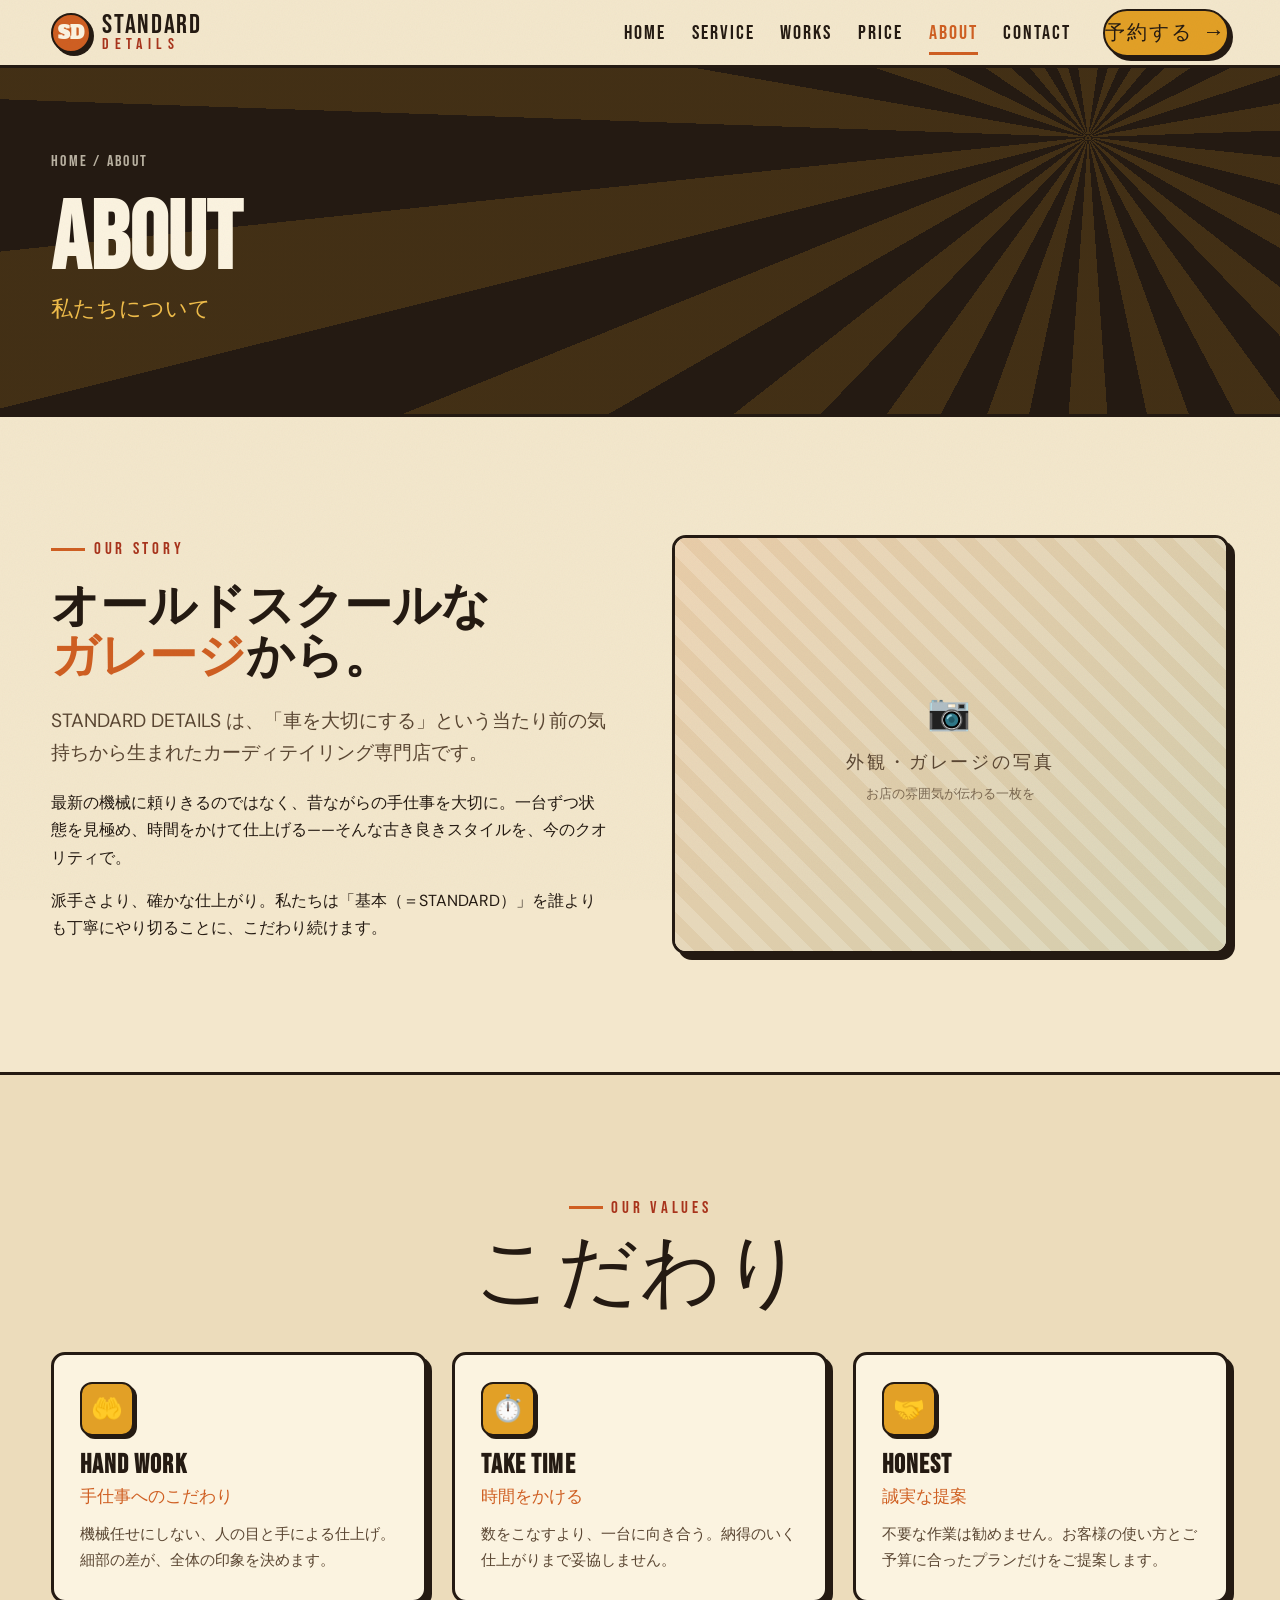
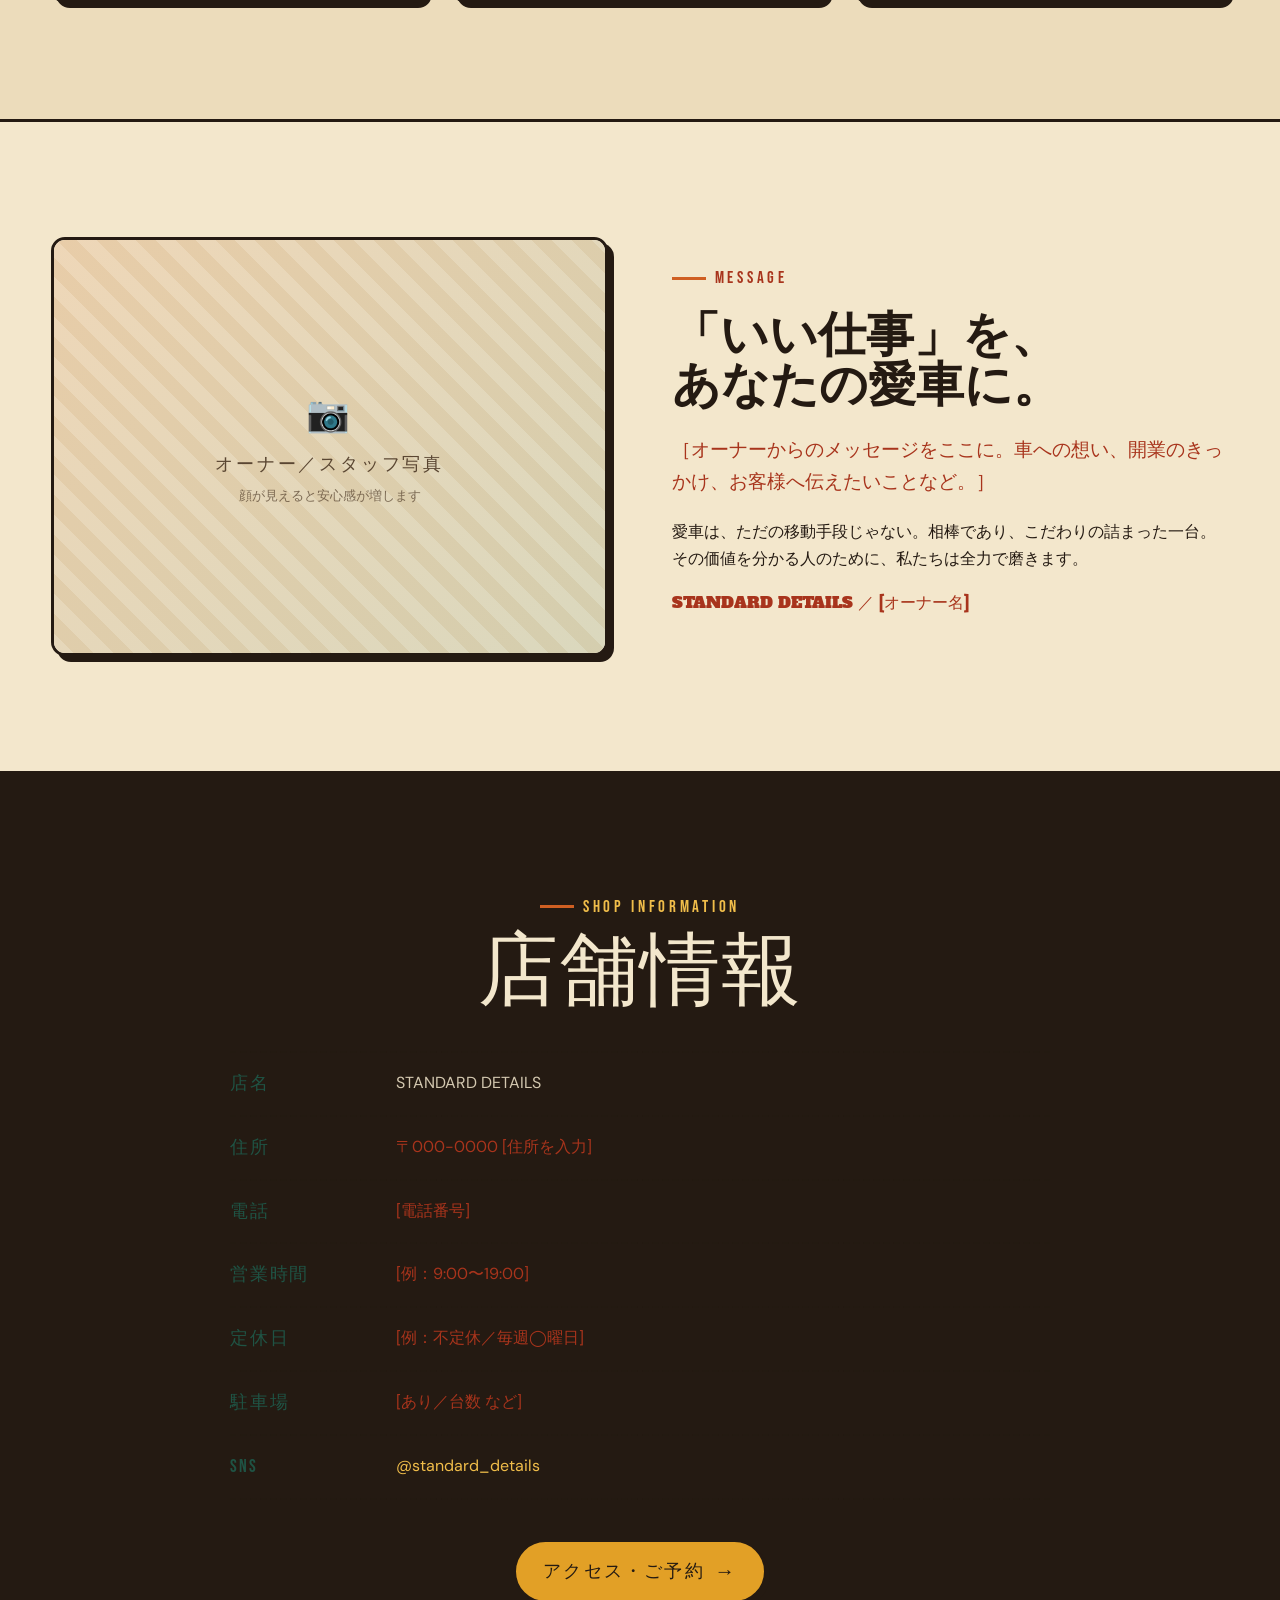
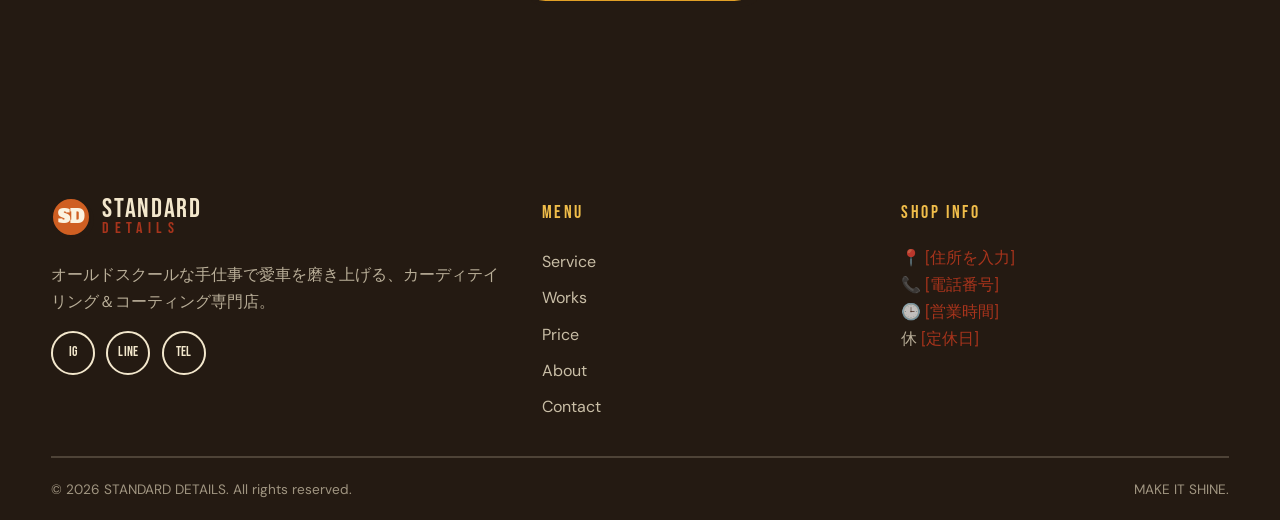
==== about.html @ 18db7282 "Add retro old-school website for STANDARD DETAILS 友達のお店（カーディテイリング／コーティング専門店 STANDARD DETAILS）向けに、 70" ====
<!DOCTYPE html>
<html lang="ja">
<head>
<meta charset="UTF-8">
<script>document.documentElement.classList.add("js");</script>
<meta name="viewport" content="width=device-width, initial-scale=1.0">
<title>About｜STANDARD DETAILS</title>
<meta name="description" content="STANDARD DETAILSについて。オールドスクールなガレージから、丁寧な手仕事で愛車を磨き上げるカーディテイリング専門店の想いとこだわり。">
<link rel="preconnect" href="https://fonts.googleapis.com">
<link rel="preconnect" href="https://fonts.gstatic.com" crossorigin>
<link href="https://fonts.googleapis.com/css2?family=Alfa+Slab+One&family=Bebas+Neue&family=DM+Sans:opsz,wght@9..40,400;9..40,500;9..40,700&display=swap" rel="stylesheet">
<link rel="stylesheet" href="assets/css/style.css">
</head>
<body>

<header class="site-header">
  <div class="wrap nav">
    <a class="brand" href="index.html" aria-label="STANDARD DETAILS ホーム">
      <span class="mark">SD</span>
      <span class="name"><b>STANDARD</b><i>DETAILS</i></span>
    </a>
    <nav class="nav-links" aria-label="メインメニュー">
      <a href="index.html">Home</a>
      <a href="service.html">Service</a>
      <a href="works.html">Works</a>
      <a href="price.html">Price</a>
      <a href="about.html">About</a>
      <a href="contact.html">Contact</a>
      <a class="btn btn--gold nav-cta" href="contact.html">予約する <span class="arw">→</span></a>
    </nav>
    <button class="nav-toggle" aria-label="メニューを開く" aria-expanded="false"><span></span></button>
  </div>
</header>

<section class="page-hero">
  <div class="wrap">
    <div class="crumbs"><a href="index.html">HOME</a> / ABOUT</div>
    <h1>ABOUT</h1>
    <p class="jp">私たちについて</p>
  </div>
</section>

<section class="section">
  <div class="wrap split reveal">
    <div class="split__body">
      <span class="kicker">Our Story</span>
      <h2 class="h-slab">オールドスクールな<br><span class="u-orange">ガレージ</span>から。</h2>
      <p class="lead mt-m">STANDARD DETAILS は、「車を大切にする」という当たり前の気持ちから生まれたカーディテイリング専門店です。</p>
      <p>最新の機械に頼りきるのではなく、昔ながらの手仕事を大切に。一台ずつ状態を見極め、時間をかけて仕上げる——そんな古き良きスタイルを、今のクオリティで。</p>
      <p>派手さより、確かな仕上がり。私たちは「基本（＝STANDARD）」を誰よりも丁寧にやり切ることに、こだわり続けます。</p>
    </div>
    <div class="split__media">
      <div class="frame">
        <div class="photo-slot">
          <div><div class="ico">📷</div>外観・ガレージの写真<small>お店の雰囲気が伝わる一枚を</small></div>
        </div>
      </div>
    </div>
  </div>
</section>

<!-- VALUES -->
<section class="section" style="background:var(--paper-2);border-block:3px solid var(--ink)">
  <div class="wrap">
    <div class="center reveal">
      <span class="kicker center-line">Our Values</span>
      <h2 class="h-poster">こだわり</h2>
    </div>
    <div class="grid grid-3 mt-l reveal">
      <article class="card">
        <div class="ico-chip">🤲</div>
        <h3>Hand Work</h3>
        <div class="jp">手仕事へのこだわり</div>
        <p>機械任せにしない、人の目と手による仕上げ。細部の差が、全体の印象を決めます。</p>
      </article>
      <article class="card">
        <div class="ico-chip">⏱️</div>
        <h3>Take Time</h3>
        <div class="jp">時間をかける</div>
        <p>数をこなすより、一台に向き合う。納得のいく仕上がりまで妥協しません。</p>
      </article>
      <article class="card">
        <div class="ico-chip">🤝</div>
        <h3>Honest</h3>
        <div class="jp">誠実な提案</div>
        <p>不要な作業は勧めません。お客様の使い方とご予算に合ったプランだけをご提案します。</p>
      </article>
    </div>
  </div>
</section>

<!-- OWNER -->
<section class="section">
  <div class="wrap split reverse reveal">
    <div class="split__media">
      <div class="frame">
        <div class="photo-slot">
          <div><div class="ico">📷</div>オーナー／スタッフ写真<small>顔が見えると安心感が増します</small></div>
        </div>
      </div>
    </div>
    <div class="split__body">
      <span class="kicker">Message</span>
      <h2 class="h-slab">「いい仕事」を、<br>あなたの愛車に。</h2>
      <p class="lead mt-m"><span class="ph">［オーナーからのメッセージをここに。車への想い、開業のきっかけ、お客様へ伝えたいことなど。］</span></p>
      <p>愛車は、ただの移動手段じゃない。相棒であり、こだわりの詰まった一台。その価値を分かる人のために、私たちは全力で磨きます。</p>
      <p style="font-family:var(--f-display);color:var(--rust)">STANDARD DETAILS ／ <span class="ph">[オーナー名]</span></p>
    </div>
  </div>
</section>

<!-- SHOP INFO -->
<section class="section" style="background:var(--ink);color:var(--paper);border-block:3px solid var(--ink)">
  <div class="wrap" style="max-width:820px">
    <div class="center reveal">
      <span class="kicker center-line" style="color:var(--gold-2)">Shop Information</span>
      <h2 class="h-poster" style="color:var(--paper)">店舗情報</h2>
    </div>
    <dl class="info-list mt-l reveal" style="color:var(--paper)">
      <div class="row"><dt>店名</dt><dd style="color:rgba(243,231,204,.85)">STANDARD DETAILS</dd></div>
      <div class="row"><dt>住所</dt><dd style="color:rgba(243,231,204,.85)"><span class="ph">〒000-0000 [住所を入力]</span></dd></div>
      <div class="row"><dt>電話</dt><dd style="color:rgba(243,231,204,.85)"><span class="ph">[電話番号]</span></dd></div>
      <div class="row"><dt>営業時間</dt><dd style="color:rgba(243,231,204,.85)"><span class="ph">[例：9:00〜19:00]</span></dd></div>
      <div class="row"><dt>定休日</dt><dd style="color:rgba(243,231,204,.85)"><span class="ph">[例：不定休／毎週◯曜日]</span></dd></div>
      <div class="row"><dt>駐車場</dt><dd style="color:rgba(243,231,204,.85)"><span class="ph">[あり／台数 など]</span></dd></div>
      <div class="row"><dt>SNS</dt><dd style="color:rgba(243,231,204,.85)"><a href="https://www.instagram.com/standard_details/" target="_blank" rel="noopener" style="color:var(--gold-2)">@standard_details</a></dd></div>
    </dl>
    <div class="center mt-l reveal">
      <a class="btn btn--gold" href="contact.html">アクセス・ご予約 <span class="arw">→</span></a>
    </div>
  </div>
</section>

<footer class="site-footer">
  <div class="wrap grid-foot">
    <div>
      <a class="brand" href="index.html"><span class="mark">SD</span><span class="name"><b>STANDARD</b><i>DETAILS</i></span></a>
      <p class="mt-m">オールドスクールな手仕事で愛車を磨き上げる、カーディテイリング＆コーティング専門店。</p>
      <div class="social">
        <a href="https://www.instagram.com/standard_details/" target="_blank" rel="noopener" aria-label="Instagram">IG</a>
        <a href="#" aria-label="LINE">LINE</a>
        <a href="tel:00000000000" aria-label="電話">TEL</a>
      </div>
    </div>
    <div>
      <div class="foot-h">Menu</div>
      <div class="foot-links">
        <a href="service.html">Service</a><a href="works.html">Works</a><a href="price.html">Price</a><a href="about.html">About</a><a href="contact.html">Contact</a>
      </div>
    </div>
    <div>
      <div class="foot-h">Shop Info</div>
      <p>📍 <span class="ph">[住所を入力]</span><br>📞 <span class="ph">[電話番号]</span><br>🕒 <span class="ph">[営業時間]</span><br>休 <span class="ph">[定休日]</span></p>
    </div>
  </div>
  <div class="wrap foot-bottom">
    <span>© <span data-year>2026</span> STANDARD DETAILS. All rights reserved.</span>
    <span>MAKE IT SHINE.</span>
  </div>
</footer>

<script src="assets/js/main.js"></script>
</body>
</html>
---- assets/css/style.css ----
/* =====================================================================
   STANDARD DETAILS — Retro Garage Design System
   Old-school 70's / 80's inspired. Warm cream paper, burnt orange,
   mustard gold, retro pine green, espresso ink. Grain + sunburst.
   ---------------------------------------------------------------------
   Font stack (loaded via Google Fonts in each page <head>):
     - "Alfa Slab One"  -> chunky retro slab display (badges / accents)
     - "Bebas Neue"     -> tall condensed poster headings / nav
     - "DM Sans"        -> clean warm body text
   ===================================================================== */

/* ------------------------------ Tokens ----------------------------- */
:root {
  /* Palette */
  --paper:      #f3e7cc;   /* warm cream base            */
  --paper-2:    #ecdcbb;   /* slightly deeper cream      */
  --cream:      #fbf3e0;   /* lightest cream (cards)     */
  --ink:        #241a12;   /* espresso near-black text   */
  --ink-soft:   #5a4632;   /* softened brown text        */
  --orange:     #cf5f22;   /* burnt orange (primary)     */
  --orange-2:   #b74d18;   /* deeper orange              */
  --rust:       #a8341c;   /* racing red / rust          */
  --gold:       #e2a026;   /* mustard gold               */
  --gold-2:     #f0bd4a;   /* light gold                 */
  --teal:       #2c6b57;   /* retro pine green           */
  --teal-2:     #1f5344;   /* deep pine                  */
  --line:       rgba(36,26,18,.16);
  --line-strong:rgba(36,26,18,.32);

  /* Type */
  --f-display: "Alfa Slab One", Georgia, serif;
  --f-poster:  "Bebas Neue", Impact, sans-serif;
  --f-body:    "DM Sans", system-ui, -apple-system, "Hiragino Kaku Gothic ProN",
               "Yu Gothic", Meiryo, sans-serif;

  /* Layout */
  --wrap: 1180px;
  --radius: 14px;
  --shadow: 0 18px 40px -20px rgba(36,26,18,.55);
  --shadow-hard: 6px 6px 0 var(--ink);
}

/* ------------------------------ Reset ------------------------------ */
*, *::before, *::after { box-sizing: border-box; }
html { scroll-behavior: smooth; -webkit-text-size-adjust: 100%; }
body {
  margin: 0;
  font-family: var(--f-body);
  color: var(--ink);
  background: var(--paper);
  line-height: 1.7;
  overflow-x: hidden;
  position: relative;
}
img { max-width: 100%; display: block; }
a { color: inherit; text-decoration: none; }
button { font-family: inherit; cursor: pointer; }
h1,h2,h3,h4 { margin: 0; line-height: 1.02; }
p { margin: 0 0 1em; }
ul { margin: 0; padding: 0; list-style: none; }

/* Film grain overlay across the whole site */
body::after {
  content: "";
  position: fixed; inset: 0;
  pointer-events: none;
  z-index: 9999;
  opacity: .05;
  mix-blend-mode: multiply;
  background-image: url("data:image/svg+xml,%3Csvg xmlns='http://www.w3.org/2000/svg' width='140' height='140'%3E%3Cfilter id='n'%3E%3CfeTurbulence type='fractalNoise' baseFrequency='0.85' numOctaves='2' stitchTiles='stitch'/%3E%3C/filter%3E%3Crect width='100%25' height='100%25' filter='url(%23n)'/%3E%3C/svg%3E");
}

/* ---------------------------- Utilities ---------------------------- */
.wrap { width: min(var(--wrap), 92vw); margin-inline: auto; }
.section { padding: clamp(4rem, 9vw, 7.5rem) 0; position: relative; }
.center { text-align: center; }
.mt-s{margin-top:.75rem}.mt-m{margin-top:1.5rem}.mt-l{margin-top:2.5rem}

/* Eyebrow / kicker label */
.kicker {
  display: inline-flex; align-items: center; gap: .55rem;
  font-family: var(--f-poster);
  letter-spacing: .22em;
  font-size: 1.05rem;
  text-transform: uppercase;
  color: var(--rust);
  margin-bottom: 1rem;
}
.kicker::before {
  content: ""; width: 34px; height: 3px;
  background: var(--orange); display: inline-block;
}
.kicker.center-line { justify-content: center; }

/* Section headings */
.h-poster {
  font-family: var(--f-poster);
  font-weight: 400;
  letter-spacing: .01em;
  font-size: clamp(2.6rem, 7vw, 5rem);
  text-transform: uppercase;
  line-height: .92;
}
.h-slab {
  font-family: var(--f-display);
  font-size: clamp(1.8rem, 4.4vw, 3rem);
  line-height: 1.05;
}
.lead { font-size: clamp(1.02rem, 1.6vw, 1.2rem); color: var(--ink-soft); max-width: 60ch; }
.center .lead { margin-inline: auto; }

/* Text accents */
.u-orange { color: var(--orange); }
.u-teal   { color: var(--teal); }
.u-gold   { color: var(--gold); }
.u-rust   { color: var(--rust); }
mark.hl {
  background: linear-gradient(transparent 55%, var(--gold-2) 55%);
  color: inherit; padding: 0 .1em;
}

/* -------------------------- Retro Badge ---------------------------- */
.badge {
  --size: 128px;
  width: var(--size); height: var(--size);
  border-radius: 50%;
  display: grid; place-items: center;
  text-align: center;
  color: var(--cream);
  background:
    repeating-conic-gradient(var(--teal) 0 12deg, var(--teal-2) 12deg 24deg);
  border: 3px solid var(--ink);
  box-shadow: var(--shadow-hard);
  position: relative;
}
.badge::before {
  content: ""; position: absolute; inset: 12px;
  border: 2px dashed rgba(251,243,224,.5); border-radius: 50%;
}
.badge span {
  font-family: var(--f-display);
  font-size: calc(var(--size) * .16);
  line-height: 1;
}
.badge small {
  display: block; font-family: var(--f-poster);
  letter-spacing: .18em; font-size: calc(var(--size) * .1);
}

/* ---------------------------- Buttons ------------------------------ */
.btn {
  --bg: var(--orange); --fg: var(--cream);
  display: inline-flex; align-items: center; gap: .6rem;
  font-family: var(--f-poster); text-transform: uppercase;
  letter-spacing: .12em; font-size: 1.15rem;
  padding: .78rem 1.7rem;
  background: var(--bg); color: var(--fg);
  border: 2.5px solid var(--ink);
  border-radius: 40px;
  box-shadow: 4px 4px 0 var(--ink);
  transition: transform .12s ease, box-shadow .12s ease, background .2s;
}
.btn:hover { transform: translate(-2px,-2px); box-shadow: 6px 6px 0 var(--ink); }
.btn:active { transform: translate(2px,2px); box-shadow: 1px 1px 0 var(--ink); }
.btn--teal { --bg: var(--teal); }
.btn--gold { --bg: var(--gold); --fg: var(--ink); }
.btn--ghost { --bg: transparent; --fg: var(--ink); box-shadow: 4px 4px 0 var(--ink); }
.btn--lg { font-size: 1.3rem; padding: .95rem 2.1rem; }
.btn .arw { font-size: 1.1em; transition: transform .15s; }
.btn:hover .arw { transform: translateX(3px); }

/* ---------------------------- Header ------------------------------- */
.site-header {
  position: sticky; top: 0; z-index: 100;
  background: var(--paper);
  border-bottom: 3px solid var(--ink);
}
.nav {
  display: flex; align-items: center; justify-content: space-between;
  gap: 1rem; padding: .55rem 0;
}
.brand { display: inline-flex; align-items: center; gap: .7rem; }
.brand .mark {
  width: 40px; height: 40px; border-radius: 50%;
  background: var(--orange); border: 2.5px solid var(--ink);
  display: grid; place-items: center;
  font-family: var(--f-display); color: var(--cream);
  font-size: 1.15rem; flex: none;
  box-shadow: 3px 3px 0 var(--ink);
}
.brand .name {
  font-family: var(--f-poster); font-size: 1.7rem;
  letter-spacing: .06em; line-height: .9;
}
.brand .name b { display: block; font-weight: 400; }
.brand .name i {
  display: block; font-style: normal; font-size: .58em;
  letter-spacing: .34em; color: var(--rust);
}
.nav-links { display: flex; align-items: center; gap: 1.6rem; }
.nav-links a {
  font-family: var(--f-poster); font-size: 1.25rem; letter-spacing: .1em;
  text-transform: uppercase; position: relative; padding: .2rem 0;
}
.nav-links a::after {
  content: ""; position: absolute; left: 0; right: 100%; bottom: -2px;
  height: 3px; background: var(--orange); transition: right .25s ease;
}
.nav-links a:hover::after, .nav-links a.active::after { right: 0; }
.nav-links a.active { color: var(--orange); }
.nav-cta { margin-left: .4rem; }
.nav-toggle {
  display: none; border: 2.5px solid var(--ink); background: var(--cream);
  width: 46px; height: 42px; border-radius: 10px; box-shadow: 3px 3px 0 var(--ink);
  position: relative;
}
.nav-toggle span, .nav-toggle span::before, .nav-toggle span::after {
  content: ""; position: absolute; left: 50%; transform: translateX(-50%);
  width: 22px; height: 3px; background: var(--ink); transition: .25s;
}
.nav-toggle span { top: 50%; margin-top: -1.5px; }
.nav-toggle span::before { top: -7px; } .nav-toggle span::after { top: 7px; }
.nav-open .nav-toggle span { background: transparent; }
.nav-open .nav-toggle span::before { top: 0; transform: translateX(-50%) rotate(45deg); }
.nav-open .nav-toggle span::after  { top: 0; transform: translateX(-50%) rotate(-45deg); }

/* ------------------------ Marquee ticker --------------------------- */
.marquee {
  background: var(--ink); color: var(--gold-2);
  border-block: 3px solid var(--ink);
  overflow: hidden; white-space: nowrap;
}
.marquee__track {
  display: inline-flex; gap: 2.5rem; padding: .6rem 0;
  animation: scroll-x 26s linear infinite;
  font-family: var(--f-poster); letter-spacing: .18em; font-size: 1.3rem;
  text-transform: uppercase;
}
.marquee__track span { display: inline-flex; align-items: center; gap: 2.5rem; }
.marquee__track .star { color: var(--orange); }
@keyframes scroll-x { to { transform: translateX(-50%); } }
@media (prefers-reduced-motion: reduce) {
  .marquee__track { animation: none; }
}

/* ------------------------------ Hero ------------------------------- */
.hero {
  position: relative; overflow: hidden;
  background: var(--paper-2);
  border-bottom: 3px solid var(--ink);
}
/* Sunburst rays behind hero */
.hero__rays {
  position: absolute; inset: -20% -20% auto -20%; height: 140%;
  background: repeating-conic-gradient(
    from 0deg at 50% 30%,
    rgba(226,160,38,.30) 0deg 9deg,
    transparent 9deg 18deg);
  z-index: 0;
  animation: spin 120s linear infinite;
  transform-origin: 50% 30%;
}
@keyframes spin { to { transform: rotate(360deg); } }
@media (prefers-reduced-motion: reduce) { .hero__rays { animation: none; } }
.hero__inner {
  position: relative; z-index: 1;
  display: grid; grid-template-columns: 1.15fr .85fr; gap: 2.5rem;
  align-items: center;
  padding: clamp(3rem, 7vw, 6rem) 0 clamp(3.5rem, 8vw, 6.5rem);
}
.hero__eyebrow {
  display: inline-flex; align-items: center; gap: .7rem;
  font-family: var(--f-poster); letter-spacing: .2em; font-size: 1.15rem;
  text-transform: uppercase; color: var(--teal-2);
  border: 2.5px solid var(--ink); background: var(--cream);
  padding: .3rem 1rem; border-radius: 40px; box-shadow: 3px 3px 0 var(--ink);
}
.hero h1 {
  font-family: var(--f-poster); font-weight: 400;
  font-size: clamp(3.4rem, 11vw, 8rem);
  line-height: .86; text-transform: uppercase;
  margin: 1.3rem 0 .3rem; letter-spacing: .005em;
}
.hero h1 .line2 { color: var(--orange); -webkit-text-stroke: 0; }
.hero__jp {
  font-family: var(--f-display); font-size: clamp(1.15rem, 2.6vw, 1.7rem);
  color: var(--ink); margin-bottom: 1.2rem;
}
.hero__sub { max-width: 44ch; color: var(--ink-soft); font-size: 1.1rem; }
.hero__cta { display: flex; flex-wrap: wrap; gap: 1rem; margin-top: 1.8rem; }
/* Hero art panel */
.hero__art {
  position: relative; aspect-ratio: 4/5;
  border: 3px solid var(--ink); border-radius: var(--radius);
  background:
    radial-gradient(120% 90% at 50% 0%, var(--gold-2), var(--orange) 45%, var(--rust) 100%);
  box-shadow: var(--shadow-hard);
  display: grid; place-items: center; overflow: hidden;
}
.hero__art .disc {
  width: 62%; aspect-ratio: 1; border-radius: 50%;
  background:
    repeating-radial-gradient(circle at 50% 50%,
      rgba(36,26,18,.0) 0 8px, rgba(36,26,18,.18) 8px 9px);
  border: 3px solid var(--ink);
  display: grid; place-items: center; position: relative;
  box-shadow: inset 0 0 0 10px rgba(251,243,224,.25);
}
.hero__art .disc b {
  font-family: var(--f-display); color: var(--cream);
  font-size: clamp(1.2rem, 3.5vw, 2rem); text-align: center; line-height: 1;
  text-shadow: 2px 2px 0 var(--ink);
}
.hero__art .tag {
  position: absolute; top: 1rem; right: 1rem;
  font-family: var(--f-poster); letter-spacing: .14em;
  background: var(--ink); color: var(--gold-2);
  padding: .3rem .9rem; border-radius: 30px; font-size: 1rem;
  transform: rotate(6deg);
}
.hero__scroll {
  position: absolute; left: 50%; bottom: 1rem; transform: translateX(-50%);
  font-family: var(--f-poster); letter-spacing: .2em; font-size: .95rem;
  color: var(--ink-soft); z-index: 1;
}

/* ----------------------- Concept / two-col ------------------------- */
.split { display: grid; grid-template-columns: 1fr 1fr; gap: clamp(2rem,5vw,4rem); align-items: center; }
.split.reverse .split__media { order: -1; }

/* Retro framed media / photo slot */
.frame {
  position: relative; border: 3px solid var(--ink); border-radius: var(--radius);
  background: var(--cream); box-shadow: var(--shadow-hard); overflow: hidden;
}
.photo-slot {
  aspect-ratio: 4/3; display: grid; place-items: center; text-align: center;
  color: var(--ink-soft);
  background:
    linear-gradient(135deg, rgba(207,95,34,.12), rgba(44,107,87,.12)),
    repeating-linear-gradient(45deg, var(--paper) 0 14px, var(--paper-2) 14px 28px);
  font-family: var(--f-poster); letter-spacing: .16em; font-size: 1.1rem;
}
.photo-slot .ico { font-size: 2.2rem; margin-bottom: .3rem; }
.photo-slot small { display:block; font-family: var(--f-body); letter-spacing: normal; font-size:.82rem; opacity:.75; margin-top:.3rem; }

/* --------------------------- Service cards ------------------------- */
.grid { display: grid; gap: 1.6rem; }
.grid-3 { grid-template-columns: repeat(3, 1fr); }
.grid-4 { grid-template-columns: repeat(4, 1fr); }
.grid-2 { grid-template-columns: repeat(2, 1fr); }

.card {
  background: var(--cream);
  border: 3px solid var(--ink); border-radius: var(--radius);
  padding: 1.7rem 1.6rem; box-shadow: 5px 5px 0 var(--ink);
  transition: transform .15s ease, box-shadow .15s ease;
  position: relative;
}
.card:hover { transform: translate(-3px,-3px); box-shadow: 9px 9px 0 var(--ink); }
.card__num {
  font-family: var(--f-display); font-size: 1.1rem;
  color: var(--cream); background: var(--teal);
  width: 42px; height: 42px; border-radius: 50%;
  display: grid; place-items: center; border: 2.5px solid var(--ink);
  margin-bottom: 1rem;
}
.card h3 {
  font-family: var(--f-poster); font-size: 1.7rem; letter-spacing: .04em;
  text-transform: uppercase; margin-bottom: .2rem;
}
.card .jp { font-family: var(--f-display); font-size: 1.05rem; color: var(--orange); margin-bottom: .6rem; }
.card p { font-size: .96rem; color: var(--ink-soft); margin: 0; }
.card .price-tag {
  display:inline-block; margin-top:1rem; font-family:var(--f-poster);
  letter-spacing:.08em; font-size:1.15rem; color:var(--teal-2);
}
.card .price-tag small{ font-size:.7em; color:var(--ink-soft); }

/* icon chip */
.ico-chip {
  width: 54px; height: 54px; border-radius: 12px; display: grid; place-items: center;
  border: 2.5px solid var(--ink); background: var(--gold); font-size: 1.6rem;
  margin-bottom: 1rem; box-shadow: 3px 3px 0 var(--ink);
}

/* --------------------------- Feature rows -------------------------- */
.feature {
  display: grid; grid-template-columns: auto 1fr; gap: 1.4rem; align-items: start;
  padding: 1.6rem 0; border-top: 2px dashed var(--line-strong);
}
.feature:last-child { border-bottom: 2px dashed var(--line-strong); }
.feature .fnum {
  font-family: var(--f-display); font-size: 2.4rem; color: var(--orange);
  line-height: 1;
}
.feature h3 { font-family: var(--f-poster); font-size: 1.6rem; letter-spacing:.04em; text-transform: uppercase; }
.feature p { margin:.3rem 0 0; color: var(--ink-soft); }

/* ------------------------------ Stats ------------------------------ */
.stats { background: var(--teal); color: var(--cream); border-block: 3px solid var(--ink); }
.stats .grid-4 { gap: 1rem; }
.stat { text-align: center; padding: 1rem; }
.stat b {
  display: block; font-family: var(--f-display);
  font-size: clamp(2.4rem, 6vw, 4rem); line-height: 1; color: var(--gold-2);
  text-shadow: 2px 2px 0 var(--ink);
}
.stat span { font-family: var(--f-poster); letter-spacing: .16em; font-size: 1.05rem; text-transform: uppercase; }

/* --------------------------- Gallery grid -------------------------- */
.gallery { display: grid; grid-template-columns: repeat(3, 1fr); gap: 1.2rem; }
.gallery .frame { box-shadow: 4px 4px 0 var(--ink); }
.gallery .photo-slot { aspect-ratio: 1; }
.gallery .frame .cap {
  position: absolute; left: 0; bottom: 0; right: 0;
  background: linear-gradient(transparent, rgba(36,26,18,.85));
  color: var(--cream); padding: 1.4rem .9rem .7rem;
  font-family: var(--f-poster); letter-spacing: .1em; font-size: 1.05rem;
}

/* ------------------------- Testimonial ----------------------------- */
.quote {
  background: var(--cream); border: 3px solid var(--ink); border-radius: var(--radius);
  padding: clamp(2rem,5vw,3.2rem); box-shadow: var(--shadow-hard);
  position: relative; max-width: 760px; margin-inline: auto;
}
.quote::before {
  content: "\201C"; font-family: var(--f-display); color: var(--gold);
  font-size: 5rem; line-height: 0; position: absolute; top: 2.4rem; left: 1.4rem;
}
.quote p { font-size: 1.25rem; font-style: italic; padding-left: 2.4rem; }
.quote .who { font-family: var(--f-poster); letter-spacing: .1em; color: var(--rust); padding-left: 2.4rem; }

/* ------------------------------ CTA band --------------------------- */
.cta-band {
  background:
    radial-gradient(120% 120% at 0% 0%, var(--orange), var(--rust) 70%);
  color: var(--cream); border-block: 3px solid var(--ink);
  text-align: center;
}
.cta-band h2 { font-family: var(--f-poster); font-size: clamp(2.4rem,6vw,4.5rem); text-transform: uppercase; letter-spacing:.02em; }
.cta-band p { max-width: 52ch; margin-inline: auto; color: rgba(251,243,224,.9); }
.cta-band .btn--ghost { --fg: var(--cream); border-color: var(--cream); box-shadow: 4px 4px 0 rgba(36,26,18,.5); }

/* --------------------------- Page hero (sub) ----------------------- */
.page-hero {
  background: var(--ink); color: var(--cream);
  border-bottom: 3px solid var(--ink); position: relative; overflow: hidden;
  padding: clamp(3rem,7vw,5rem) 0 clamp(2.6rem,6vw,4rem);
}
.page-hero::before {
  content:""; position:absolute; inset:0;
  background: repeating-conic-gradient(from 0deg at 85% 20%,
    rgba(226,160,38,.16) 0 8deg, transparent 8deg 16deg);
}
.page-hero .wrap { position: relative; }
.page-hero h1 { font-family: var(--f-poster); font-size: clamp(3rem,9vw,6rem); text-transform: uppercase; }
.page-hero .jp { font-family: var(--f-display); color: var(--gold-2); font-size: clamp(1rem,2.4vw,1.4rem); }
.crumbs { font-family: var(--f-poster); letter-spacing:.14em; font-size:1rem; color: rgba(251,243,224,.7); margin-bottom:1rem; }
.crumbs a:hover{ color: var(--gold-2); }

/* ------------------------- Pricing table --------------------------- */
.price-list { display: grid; gap: 1rem; }
.price-row {
  display: grid; grid-template-columns: 1fr auto; gap: 1rem; align-items: baseline;
  background: var(--cream); border: 3px solid var(--ink); border-radius: var(--radius);
  padding: 1.2rem 1.5rem; box-shadow: 4px 4px 0 var(--ink);
}
.price-row .pname { font-family: var(--f-poster); font-size: 1.5rem; letter-spacing:.04em; text-transform: uppercase; }
.price-row .pdesc { font-size: .9rem; color: var(--ink-soft); grid-column: 1/-1; margin-top:.2rem; }
.price-row .pval { font-family: var(--f-display); font-size: 1.4rem; color: var(--teal-2); white-space: nowrap; }
.price-row .pval small { font-size:.6em; color: var(--ink-soft); }

/* ------------------------------- FAQ ------------------------------- */
.faq details {
  background: var(--cream); border: 3px solid var(--ink); border-radius: var(--radius);
  padding: 0 1.4rem; margin-bottom: 1rem; box-shadow: 3px 3px 0 var(--ink);
}
.faq summary {
  list-style: none; cursor: pointer; padding: 1.1rem 0;
  font-family: var(--f-poster); font-size: 1.3rem; letter-spacing:.03em;
  display: flex; justify-content: space-between; align-items: center; gap: 1rem;
}
.faq summary::-webkit-details-marker { display: none; }
.faq summary::after { content: "+"; font-family: var(--f-display); color: var(--orange); transition: transform .2s; }
.faq details[open] summary::after { transform: rotate(45deg); }
.faq details p { padding: 0 0 1.2rem; color: var(--ink-soft); margin: 0; }

/* ----------------------------- Steps ------------------------------- */
.steps { counter-reset: step; display: grid; gap: 1.2rem; }
.step {
  display: grid; grid-template-columns: auto 1fr; gap: 1.2rem; align-items: start;
  background: var(--cream); border: 3px solid var(--ink); border-radius: var(--radius);
  padding: 1.3rem 1.5rem; box-shadow: 4px 4px 0 var(--ink);
}
.step::before {
  counter-increment: step; content: counter(step, decimal-leading-zero);
  font-family: var(--f-display); font-size: 1.8rem; color: var(--cream);
  background: var(--orange); border: 2.5px solid var(--ink); border-radius: 50%;
  width: 54px; height: 54px; display: grid; place-items: center;
}
.step h3 { font-family: var(--f-poster); font-size: 1.4rem; letter-spacing:.03em; text-transform: uppercase; }
.step p { margin:.2rem 0 0; color: var(--ink-soft); }

/* ------------------------------ Forms ------------------------------ */
.form { display: grid; gap: 1.1rem; }
.form label { font-family: var(--f-poster); letter-spacing:.08em; font-size:1.05rem; display:block; margin-bottom:.35rem; }
.form .req { color: var(--rust); }
.form input, .form select, .form textarea {
  width: 100%; font-family: var(--f-body); font-size: 1rem;
  padding: .8rem 1rem; background: var(--cream);
  border: 2.5px solid var(--ink); border-radius: 10px; color: var(--ink);
}
.form input:focus, .form select:focus, .form textarea:focus {
  outline: none; box-shadow: 3px 3px 0 var(--orange);
}
.form .row-2 { display: grid; grid-template-columns: 1fr 1fr; gap: 1.1rem; }
.form textarea { resize: vertical; min-height: 130px; }
.form .note { font-size:.82rem; color: var(--ink-soft); }

/* ----------------------------- Info list --------------------------- */
.info-list { display: grid; gap: 0; }
.info-list .row {
  display: grid; grid-template-columns: 150px 1fr; gap: 1rem;
  padding: 1rem 0; border-bottom: 2px dashed var(--line-strong);
}
.info-list .row:first-child { border-top: 2px dashed var(--line-strong); }
.info-list dt { font-family: var(--f-poster); letter-spacing:.1em; font-size:1.1rem; color: var(--teal-2); }
.info-list dd { margin: 0; color: var(--ink-soft); }

/* ------------------------------ Footer ----------------------------- */
.site-footer { background: var(--ink); color: var(--paper); border-top: 3px solid var(--ink); }
.site-footer .grid-foot {
  display: grid; grid-template-columns: 1.4fr 1fr 1fr; gap: 2rem;
  padding: clamp(3rem,6vw,4.5rem) 0 2rem;
}
.site-footer .brand .name { color: var(--paper); }
.site-footer p { color: rgba(243,231,204,.72); }
.foot-h { font-family: var(--f-poster); letter-spacing:.14em; font-size:1.15rem; color: var(--gold-2); text-transform: uppercase; margin-bottom:1rem; }
.foot-links a { display:block; padding:.28rem 0; color: rgba(243,231,204,.8); }
.foot-links a:hover { color: var(--gold-2); }
.social { display:flex; gap:.7rem; margin-top:.4rem; }
.social a {
  width:44px; height:44px; border-radius:50%; display:grid; place-items:center;
  border:2.5px solid var(--paper); font-family:var(--f-poster); font-size:.85rem;
  letter-spacing:.02em; transition:.2s;
}
.social a:hover { background: var(--gold); color: var(--ink); border-color: var(--gold); }
.foot-bottom {
  border-top: 2px solid rgba(243,231,204,.2); padding: 1.2rem 0;
  display:flex; justify-content:space-between; flex-wrap:wrap; gap:.5rem;
  font-size:.85rem; color: rgba(243,231,204,.6);
}

/* Placeholder highlight helper (owner-editable markers) */
.ph { color: var(--rust); font-style: normal; }

/* Reveal on scroll — progressive enhancement.
   Only hidden when JS is active (html.js); without JS everything is visible
   so the content stays readable for crawlers and no-JS users. */
.reveal { transition: opacity .6s ease, transform .6s ease; }
html.js .reveal { opacity: 0; transform: translateY(24px); }
html.js .reveal.in { opacity: 1; transform: none; }
@media (prefers-reduced-motion: reduce) { html.js .reveal { opacity:1; transform:none; } }

/* --------------------------- Responsive ---------------------------- */
@media (max-width: 960px) {
  .hero__inner { grid-template-columns: 1fr; }
  .hero__art { max-width: 420px; margin-top: 1rem; }
  .split { grid-template-columns: 1fr; }
  .split.reverse .split__media { order: 0; }
  .grid-3, .grid-4 { grid-template-columns: repeat(2, 1fr); }
  .gallery { grid-template-columns: repeat(2, 1fr); }
  .site-footer .grid-foot { grid-template-columns: 1fr 1fr; }
}
@media (max-width: 720px) {
  .nav-links {
    position: fixed; inset: 0 0 0 auto; width: min(78vw, 320px);
    flex-direction: column; align-items: flex-start; gap: 1.2rem;
    background: var(--paper); border-left: 3px solid var(--ink);
    padding: 5rem 1.8rem 2rem; transform: translateX(100%);
    transition: transform .3s ease; z-index: 90;
  }
  .nav-open .nav-links { transform: none; box-shadow: -12px 0 40px -20px rgba(0,0,0,.6); }
  .nav-links a { font-size: 1.7rem; }
  .nav-toggle { display: block; z-index: 95; }
  .nav-cta { display: none; }
  .form .row-2 { grid-template-columns: 1fr; }
  .info-list .row { grid-template-columns: 1fr; gap:.2rem; }
  .price-row { grid-template-columns: 1fr; }
  .price-row .pval { justify-self: start; }
}
@media (max-width: 520px) {
  .grid-3, .grid-4, .grid-2, .gallery { grid-template-columns: 1fr; }
  .stats .grid-4 { grid-template-columns: 1fr 1fr; }
  .feature { grid-template-columns: 1fr; }
}
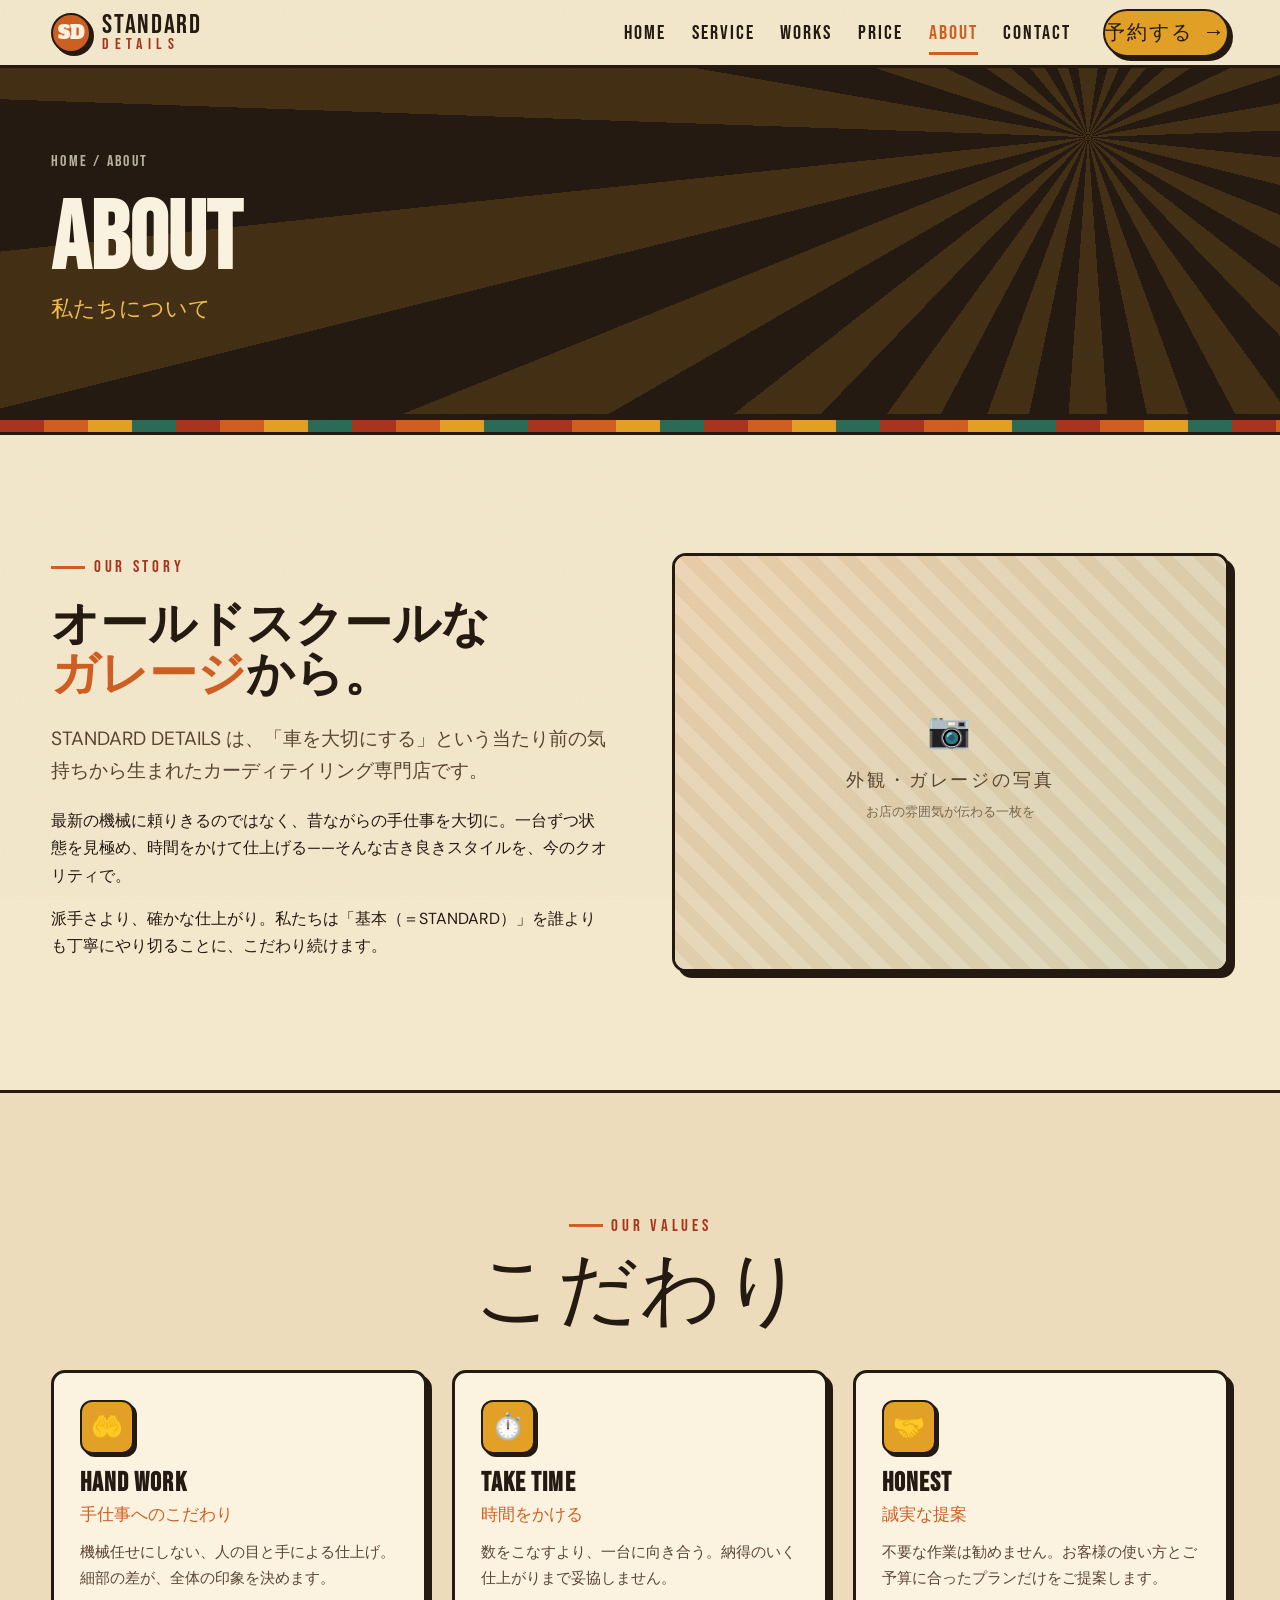
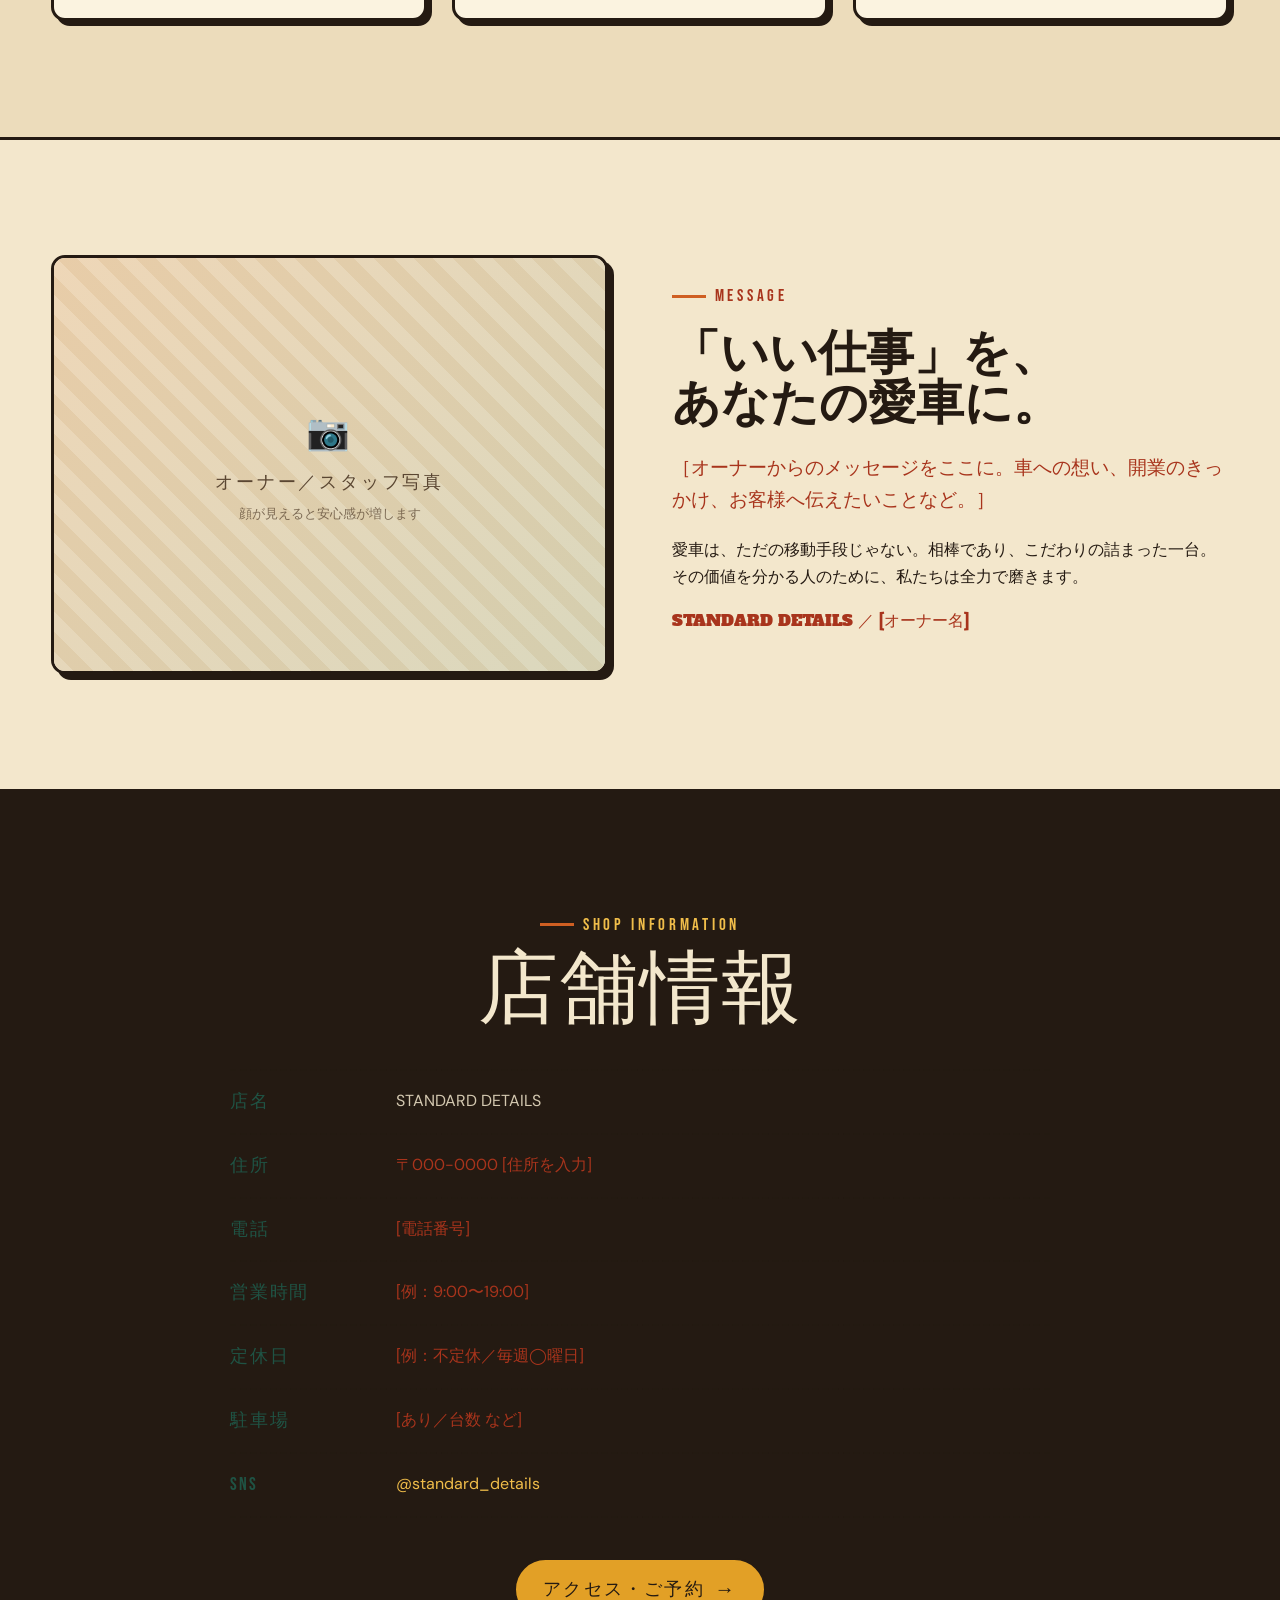
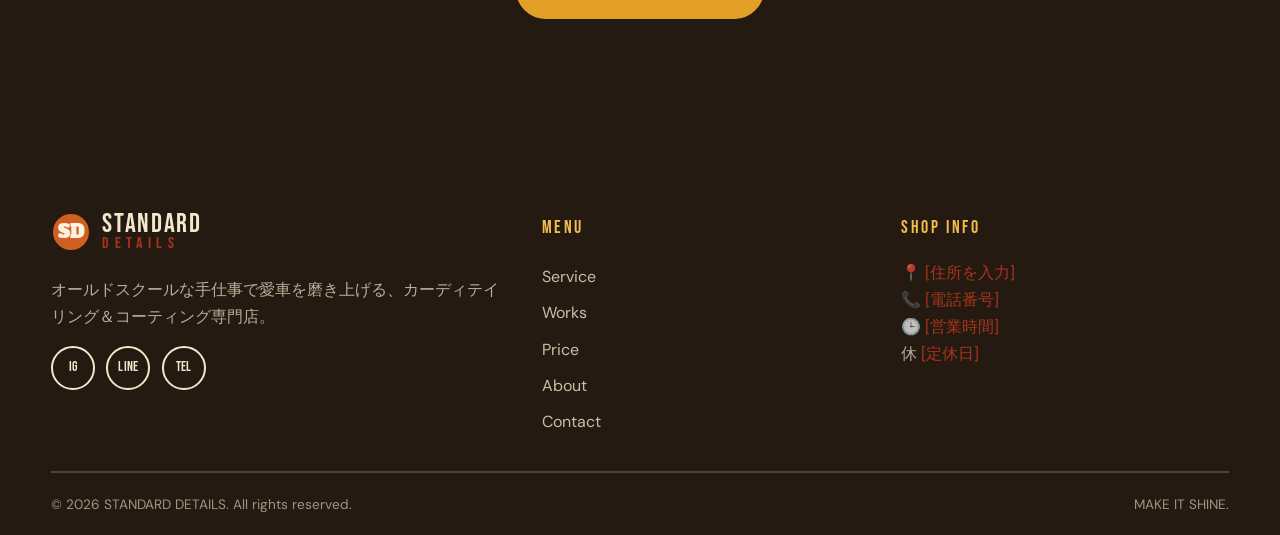
==== commit f37ef224: "Add authentic old-school decor across the site Pinterest「old school website design」の研究をもとに、レトロ度を強化。 " ====
--- a/about.html
+++ b/about.html
@@ -39,6 +39,7 @@
     <p class="jp">私たちについて</p>
   </div>
 </section>
+<div class="retro-stripes" aria-hidden="true"></div>
 
 <section class="section">
   <div class="wrap split reveal">
--- a/assets/css/style.css
+++ b/assets/css/style.css
@@ -1,3 +1,5 @@
+@import url("https://fonts.googleapis.com/css2?family=Bungee&display=swap");
+
 /* =====================================================================
    STANDARD DETAILS — Retro Garage Design System
    Old-school 70's / 80's inspired. Warm cream paper, burnt orange,
@@ -295,7 +297,7 @@
   background:
     radial-gradient(120% 90% at 50% 0%, var(--gold-2), var(--orange) 45%, var(--rust) 100%);
   box-shadow: var(--shadow-hard);
-  display: grid; place-items: center; overflow: hidden;
+  display: grid; place-items: center; overflow: visible;
 }
 .hero__art .disc {
   width: 62%; aspect-ratio: 1; border-radius: 50%;
@@ -530,7 +532,15 @@
 .info-list dd { margin: 0; color: var(--ink-soft); }
 
 /* ------------------------------ Footer ----------------------------- */
-.site-footer { background: var(--ink); color: var(--paper); border-top: 3px solid var(--ink); }
+.site-footer { background: var(--ink); color: var(--paper); position: relative; }
+/* wavy top edge on every footer */
+.site-footer::before {
+  content: ""; position: absolute; left: 0; right: 0; top: 0;
+  height: 28px; transform: translateY(-99%);
+  background: var(--ink);
+  -webkit-mask: url("data:image/svg+xml,%3Csvg xmlns='http://www.w3.org/2000/svg' width='120' height='28' viewBox='0 0 120 28' preserveAspectRatio='none'%3E%3Cpath d='M0 28 V15 Q30 0 60 15 T120 15 V28 Z' fill='%23000'/%3E%3C/svg%3E") repeat-x bottom / 120px 28px;
+          mask: url("data:image/svg+xml,%3Csvg xmlns='http://www.w3.org/2000/svg' width='120' height='28' viewBox='0 0 120 28' preserveAspectRatio='none'%3E%3Cpath d='M0 28 V15 Q30 0 60 15 T120 15 V28 Z' fill='%23000'/%3E%3C/svg%3E") repeat-x bottom / 120px 28px;
+}
 .site-footer .grid-foot {
   display: grid; grid-template-columns: 1.4fr 1fr 1fr; gap: 2rem;
   padding: clamp(3rem,6vw,4.5rem) 0 2rem;
@@ -551,6 +561,86 @@
   border-top: 2px solid rgba(243,231,204,.2); padding: 1.2rem 0;
   display:flex; justify-content:space-between; flex-wrap:wrap; gap:.5rem;
   font-size:.85rem; color: rgba(243,231,204,.6);
+}
+
+/* =====================================================================
+   OLD-SCHOOL DECOR — starburst stickers, retro stripes, halftone,
+   wavy dividers, groovy accents. Inspired by 70's/80's web + poster art.
+   ===================================================================== */
+
+/* Groovy accent font */
+.f-groovy { font-family: "Bungee", var(--f-poster); }
+
+/* --- Retro multi-color stripe band (70's racing / poster stripes) --- */
+.retro-stripes {
+  height: 18px;
+  border-block: 3px solid var(--ink);
+  background: repeating-linear-gradient(90deg,
+    var(--rust)   0 44px,
+    var(--orange) 44px 88px,
+    var(--gold)   88px 132px,
+    var(--teal)   132px 176px);
+}
+.retro-stripes--thin { height: 12px; }
+
+/* --- Halftone dot texture overlay (add to a positioned parent) --- */
+.halftone { position: relative; }
+.halftone > * { position: relative; z-index: 1; }
+.halftone::after {
+  content: ""; position: absolute; inset: 0; z-index: 0; pointer-events: none;
+  background-image: radial-gradient(rgba(36,26,18,.22) 1.4px, transparent 1.6px);
+  background-size: 10px 10px;
+  mix-blend-mode: multiply; opacity: .5;
+}
+
+/* --- Sunburst pinwheel sticker / seal --- */
+.sticker {
+  --s: 130px;
+  width: var(--s); height: var(--s); border-radius: 50%;
+  display: grid; place-items: center; text-align: center;
+  background: repeating-conic-gradient(from 0deg,
+    var(--rust) 0 15deg, var(--gold) 15deg 30deg);
+  border: 3px solid var(--ink);
+  box-shadow: var(--shadow-hard);
+  transform: rotate(-12deg);
+  position: relative; flex: none;
+}
+.sticker::before {
+  content: ""; position: absolute; inset: 13px; border-radius: 50%;
+  background: var(--cream); border: 2.5px solid var(--ink);
+}
+.sticker__txt {
+  position: relative; z-index: 1;
+  font-family: "Bungee", var(--f-poster); line-height: .95;
+  font-size: calc(var(--s) * .155); color: var(--ink);
+  letter-spacing: .02em;
+}
+.sticker__txt small {
+  display: block; font-size: .6em; color: var(--rust); margin-top: .15em;
+}
+@media (prefers-reduced-motion: no-preference) {
+  .sticker { animation: wobble 6s ease-in-out infinite; }
+}
+@keyframes wobble { 0%,100%{transform:rotate(-12deg)} 50%{transform:rotate(-4deg)} }
+
+/* --- Wavy divider (sits at bottom edge of a section) --- */
+.wave-top { position: relative; }
+.wave-top::before {
+  content: ""; position: absolute; left: 0; right: 0; top: 0;
+  height: 30px; transform: translateY(-99%);
+  background: inherit;
+  -webkit-mask: url("data:image/svg+xml,%3Csvg xmlns='http://www.w3.org/2000/svg' width='120' height='30' viewBox='0 0 120 30' preserveAspectRatio='none'%3E%3Cpath d='M0 30 V16 Q30 0 60 16 T120 16 V30 Z' fill='%23000'/%3E%3C/svg%3E") repeat-x bottom / 120px 30px;
+          mask: url("data:image/svg+xml,%3Csvg xmlns='http://www.w3.org/2000/svg' width='120' height='30' viewBox='0 0 120 30' preserveAspectRatio='none'%3E%3Cpath d='M0 30 V16 Q30 0 60 16 T120 16 V30 Z' fill='%23000'/%3E%3C/svg%3E") repeat-x bottom / 120px 30px;
+}
+
+/* --- Old-school "sticker" corner tags --- */
+.pill-tag {
+  display: inline-flex; align-items: center; gap: .4rem;
+  font-family: "Bungee", var(--f-poster); font-size: .82rem; letter-spacing: .04em;
+  background: var(--teal); color: var(--cream);
+  border: 2.5px solid var(--ink); border-radius: 30px;
+  padding: .3rem .85rem; box-shadow: 3px 3px 0 var(--ink);
+  transform: rotate(-3deg);
 }
 
 /* Placeholder highlight helper (owner-editable markers) */
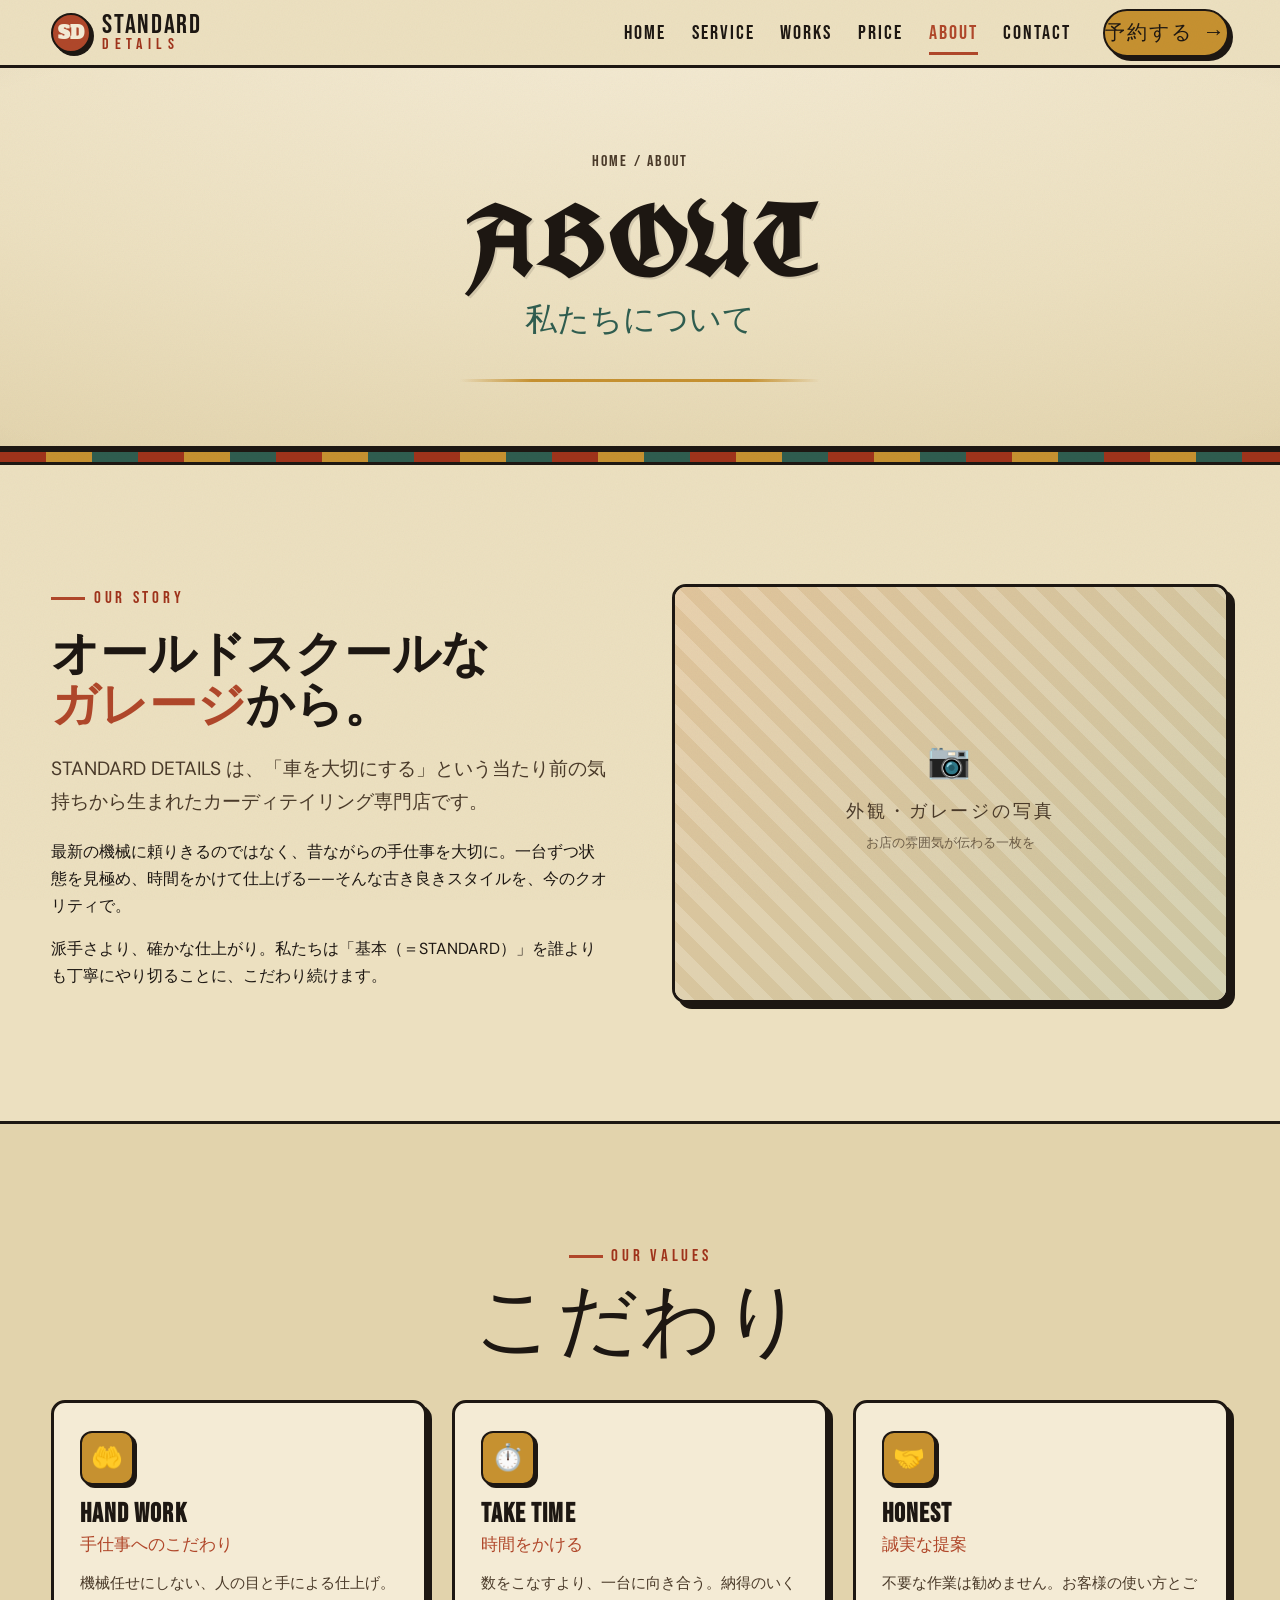
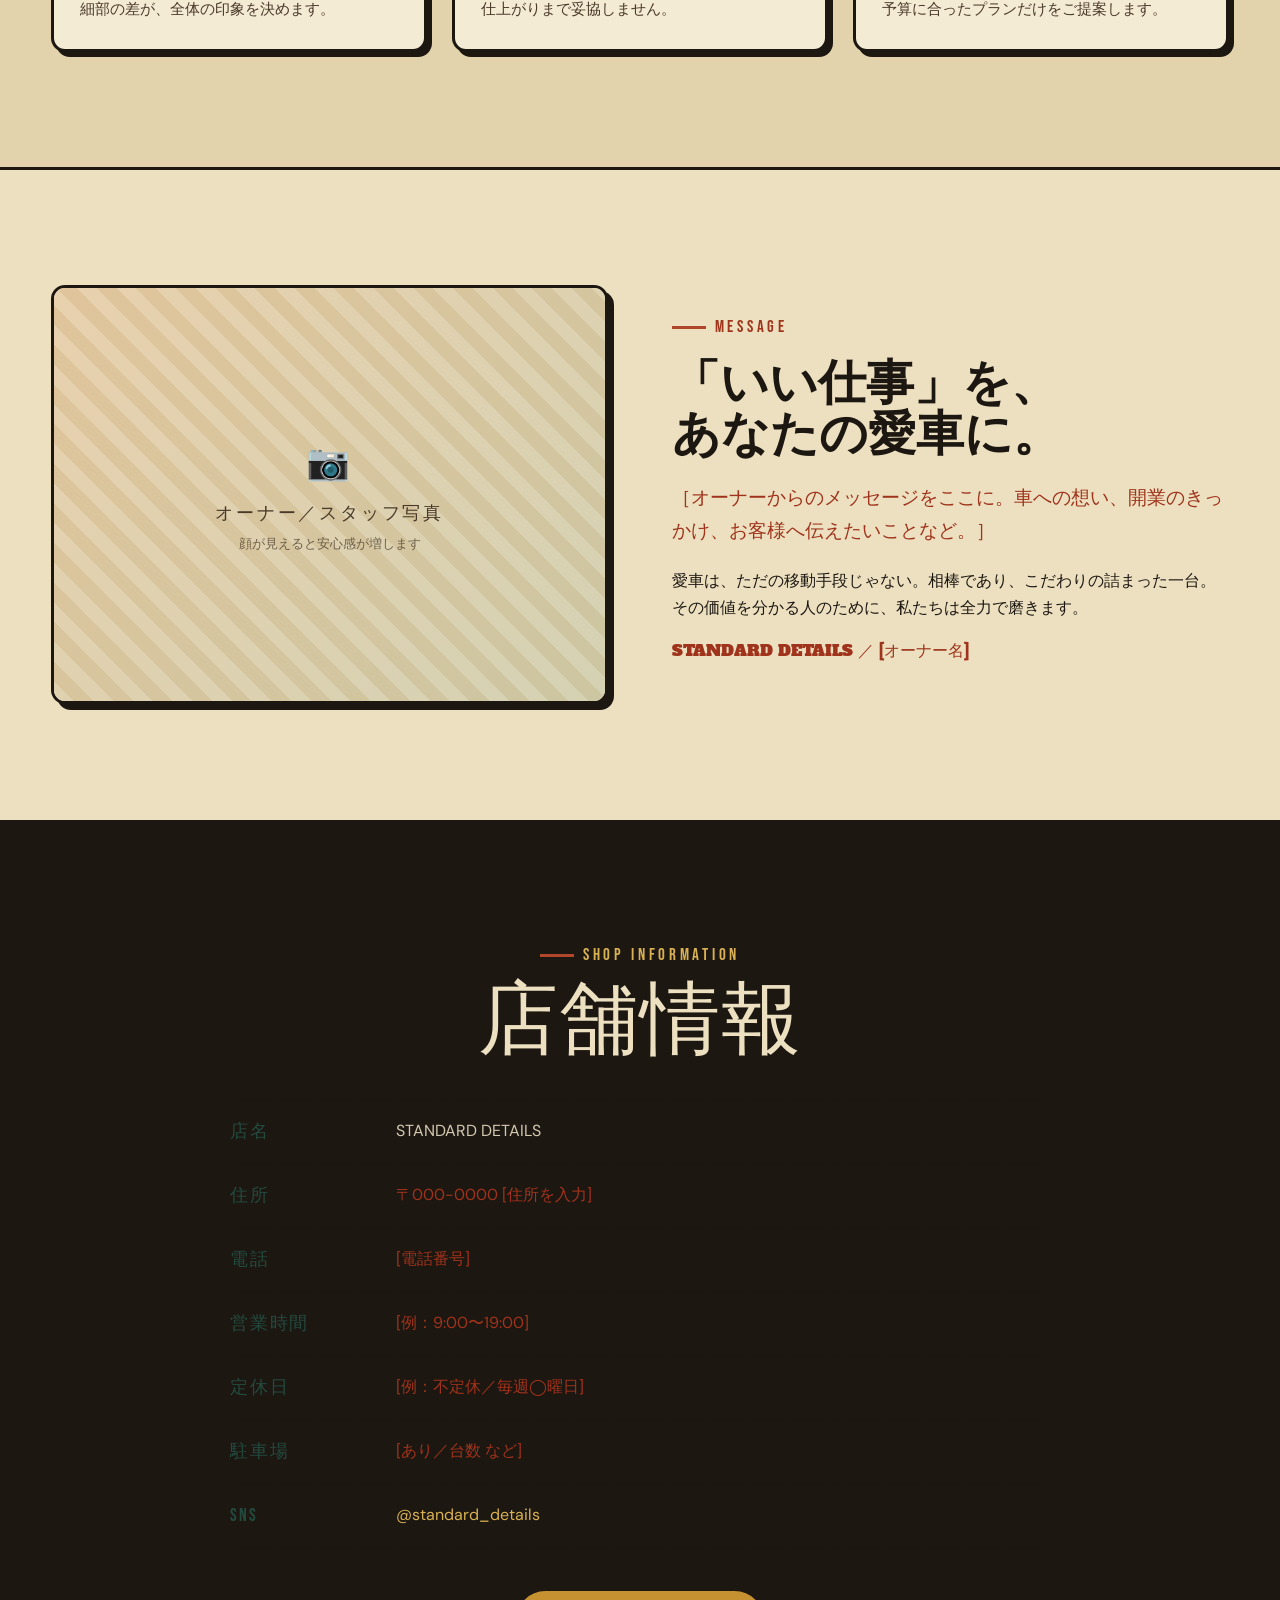
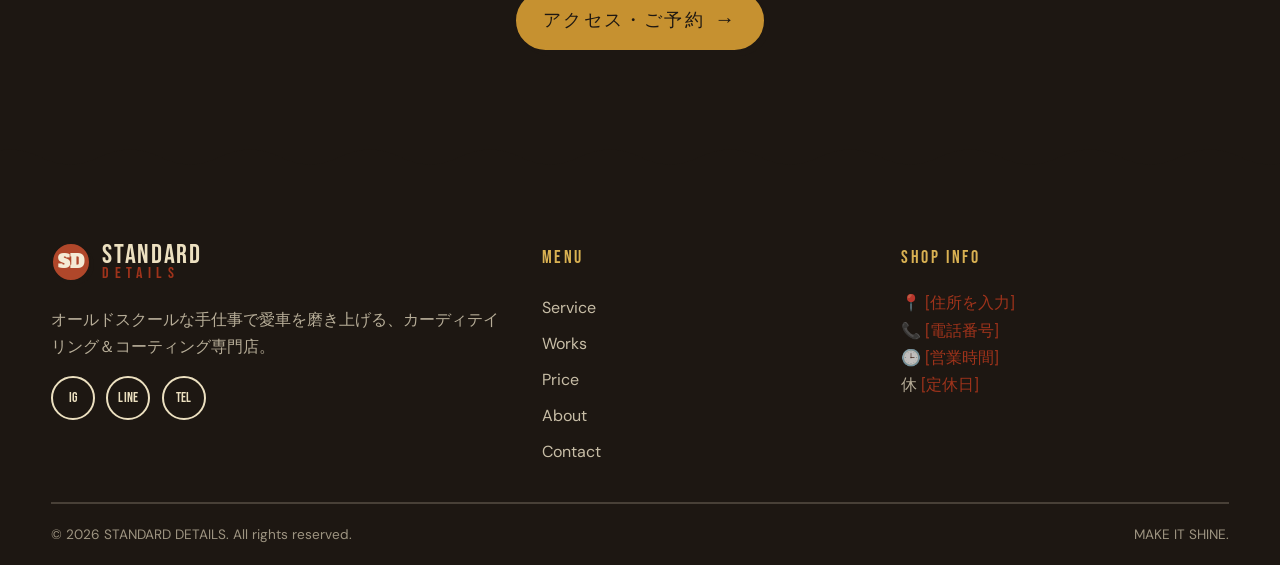
==== commit d9b08cfb: "Restyle whole site to match the antique sign-painter hero トップの一枚絵（古い手描き看板）の世界観にサイト全体を統一。  - 配色トークンを刷" ====
--- a/about.html
+++ b/about.html
@@ -8,7 +8,7 @@
 <meta name="description" content="STANDARD DETAILSについて。オールドスクールなガレージから、丁寧な手仕事で愛車を磨き上げるカーディテイリング専門店の想いとこだわり。">
 <link rel="preconnect" href="https://fonts.googleapis.com">
 <link rel="preconnect" href="https://fonts.gstatic.com" crossorigin>
-<link href="https://fonts.googleapis.com/css2?family=Alfa+Slab+One&family=Bebas+Neue&family=DM+Sans:opsz,wght@9..40,400;9..40,500;9..40,700&display=swap" rel="stylesheet">
+<link href="https://fonts.googleapis.com/css2?family=Alfa+Slab+One&family=Bebas+Neue&family=Bungee&family=UnifrakturCook:wght@700&family=Yellowtail&family=DM+Sans:opsz,wght@9..40,400;9..40,500;9..40,700&display=swap" rel="stylesheet">
 <link rel="stylesheet" href="assets/css/style.css">
 </head>
 <body>
--- a/assets/css/style.css
+++ b/assets/css/style.css
@@ -13,25 +13,28 @@
 
 /* ------------------------------ Tokens ----------------------------- */
 :root {
-  /* Palette */
-  --paper:      #f3e7cc;   /* warm cream base            */
-  --paper-2:    #ecdcbb;   /* slightly deeper cream      */
-  --cream:      #fbf3e0;   /* lightest cream (cards)     */
-  --ink:        #241a12;   /* espresso near-black text   */
-  --ink-soft:   #5a4632;   /* softened brown text        */
-  --orange:     #cf5f22;   /* burnt orange (primary)     */
-  --orange-2:   #b74d18;   /* deeper orange              */
-  --rust:       #a8341c;   /* racing red / rust          */
-  --gold:       #e2a026;   /* mustard gold               */
-  --gold-2:     #f0bd4a;   /* light gold                 */
-  --teal:       #2c6b57;   /* retro pine green           */
-  --teal-2:     #1f5344;   /* deep pine                  */
-  --line:       rgba(36,26,18,.16);
-  --line-strong:rgba(36,26,18,.32);
+  /* Palette — antique sign-painter / aged billboard (matches the hero art):
+     aged parchment, deep pine green, brick red, black ink, antique gold. */
+  --paper:      #ece0c0;   /* aged parchment base        */
+  --paper-2:    #e2d3ac;   /* deeper parchment           */
+  --cream:      #f4ebd5;   /* light parchment (cards)    */
+  --ink:        #1d1712;   /* black ink text             */
+  --ink-soft:   #4a3a29;   /* softened brown text        */
+  --orange:     #b0472a;   /* brick terracotta (primary) */
+  --orange-2:   #8f3820;   /* deeper brick               */
+  --rust:       #9f331b;   /* brick red                  */
+  --gold:       #c69130;   /* antique mustard gold       */
+  --gold-2:     #d9b152;   /* light antique gold         */
+  --teal:       #2f5d4f;   /* deep pine green            */
+  --teal-2:     #234a3f;   /* darkest pine               */
+  --line:       rgba(29,23,18,.16);
+  --line-strong:rgba(29,23,18,.34);
 
   /* Type */
   --f-display: "Alfa Slab One", Georgia, serif;
   --f-poster:  "Bebas Neue", Impact, sans-serif;
+  --f-black:   "UnifrakturCook", "Times New Roman", Georgia, serif; /* blackletter */
+  --f-script:  "Yellowtail", "Segoe Script", cursive;               /* script accent */
   --f-body:    "DM Sans", system-ui, -apple-system, "Hiragino Kaku Gothic ProN",
                "Yu Gothic", Meiryo, sans-serif;
 
@@ -284,6 +287,7 @@
   margin: 1.3rem 0 .3rem; letter-spacing: .005em;
 }
 .hero h1 .line2 { color: var(--orange); -webkit-text-stroke: 0; }
+.hero h1:focus { outline: none; } /* programmatic focus after intro, no box */
 .hero__jp {
   font-family: var(--f-display); font-size: clamp(1.15rem, 2.6vw, 1.7rem);
   color: var(--ink); margin-bottom: 1.2rem;
@@ -446,21 +450,32 @@
 .cta-band .btn--ghost { --fg: var(--cream); border-color: var(--cream); box-shadow: 4px 4px 0 rgba(36,26,18,.5); }
 
 /* --------------------------- Page hero (sub) ----------------------- */
+/* Aged-parchment header framed in antique gold, blackletter title. */
 .page-hero {
-  background: var(--ink); color: var(--cream);
+  background:
+    radial-gradient(120% 140% at 50% -20%, var(--cream), var(--paper) 60%, var(--paper-2));
+  color: var(--ink);
   border-bottom: 3px solid var(--ink); position: relative; overflow: hidden;
-  padding: clamp(3rem,7vw,5rem) 0 clamp(2.6rem,6vw,4rem);
-}
-.page-hero::before {
-  content:""; position:absolute; inset:0;
-  background: repeating-conic-gradient(from 0deg at 85% 20%,
-    rgba(226,160,38,.16) 0 8deg, transparent 8deg 16deg);
-}
-.page-hero .wrap { position: relative; }
-.page-hero h1 { font-family: var(--f-poster); font-size: clamp(3rem,9vw,6rem); text-transform: uppercase; }
-.page-hero .jp { font-family: var(--f-display); color: var(--gold-2); font-size: clamp(1rem,2.4vw,1.4rem); }
-.crumbs { font-family: var(--f-poster); letter-spacing:.14em; font-size:1rem; color: rgba(251,243,224,.7); margin-bottom:1rem; }
-.crumbs a:hover{ color: var(--gold-2); }
+  padding: clamp(3.2rem,7vw,5rem) 0 clamp(2.8rem,6vw,4rem);
+}
+.page-hero::before { /* faint radial vignette for aged feel */
+  content:""; position:absolute; inset:0; pointer-events:none;
+  background: radial-gradient(120% 120% at 50% 50%, transparent 55%, rgba(58,36,16,.14));
+}
+.page-hero .wrap { position: relative; text-align: center; }
+.page-hero .wrap::after { /* antique gold rule under the title */
+  content:""; display:block; width:min(360px,60%); height:3px; margin:1rem auto 0;
+  background: linear-gradient(90deg, transparent, var(--gold) 20%, var(--gold) 80%, transparent);
+}
+.page-hero h1 {
+  font-family: var(--f-black); font-weight: 700;
+  font-size: clamp(3.2rem,10vw,6.4rem); line-height: .96;
+  text-transform: uppercase; letter-spacing: .01em;
+  text-shadow: 2px 2px 0 rgba(29,23,18,.12);
+}
+.page-hero .jp { font-family: var(--f-script); color: var(--teal); font-size: clamp(1.3rem,3vw,2rem); margin-top:.2rem; }
+.crumbs { font-family: var(--f-poster); letter-spacing:.14em; font-size:1rem; color: var(--ink-soft); margin-bottom:1rem; }
+.crumbs a:hover{ color: var(--rust); }
 
 /* ------------------------- Pricing table --------------------------- */
 .price-list { display: grid; gap: 1rem; }
@@ -573,13 +588,12 @@
 
 /* --- Retro multi-color stripe band (70's racing / poster stripes) --- */
 .retro-stripes {
-  height: 18px;
+  height: 16px;
   border-block: 3px solid var(--ink);
   background: repeating-linear-gradient(90deg,
-    var(--rust)   0 44px,
-    var(--orange) 44px 88px,
-    var(--gold)   88px 132px,
-    var(--teal)   132px 176px);
+    var(--rust)   0 46px,
+    var(--gold)   46px 92px,
+    var(--teal)   92px 138px);
 }
 .retro-stripes--thin { height: 12px; }
 
@@ -686,3 +700,96 @@
   .stats .grid-4 { grid-template-columns: 1fr 1fr; }
   .feature { grid-template-columns: 1fr; }
 }
+
+/* =====================================================================
+   OPENING INTRO — full-screen, distraction-free video splash that fades
+   away to reveal the homepage. No overlay chrome (no buttons/logo/bars)
+   for maximum immersion — tap/click anywhere to skip. Progressive
+   enhancement: the overlay is [hidden] by default and only shown/driven
+   by JS, so no-JS users and crawlers get the homepage directly.
+   ===================================================================== */
+.intro {
+  position: fixed; inset: 0; z-index: 1000;
+  background: #000;
+  display: grid; place-items: center; overflow: hidden;
+  opacity: 1; transition: opacity .9s ease;
+  cursor: pointer;
+}
+.intro[hidden] { display: none; }
+.intro.is-hiding { opacity: 0; pointer-events: none; }
+/* lock scroll while intro is up */
+body.intro-lock { overflow: hidden; }
+
+.intro__video {
+  position: absolute; inset: 0; width: 100%; height: 100%;
+  object-fit: cover; background: #000;
+}
+/* On portrait / narrow screens, show the WHOLE video (letterboxed) so it
+   isn't cropped/cut off. Desktop landscape keeps the full-bleed cover. */
+@media (orientation: portrait), (max-width: 640px) {
+  .intro__video { object-fit: contain; }
+}
+
+/* Only-when-needed play button (shown if the browser blocks autoplay).
+   Hidden the rest of the time so nothing distracts from the footage. */
+.intro__tap {
+  position: absolute; z-index: 4; inset: 0; margin: auto;
+  width: 88px; height: 88px; border-radius: 50%;
+  background: rgba(0,0,0,.45); border: 2px solid rgba(255,255,255,.85);
+  color: #fff; font-size: 2.1rem; display: none; place-items: center;
+  backdrop-filter: blur(2px);
+}
+.intro.needs-tap { cursor: default; }
+.intro.needs-tap .intro__tap { display: grid; }
+
+/* =====================================================================
+   SCENE HERO — illustrated roadside-garage top view (SVG scene).
+   ===================================================================== */
+.scene-hero {
+  background: linear-gradient(#7fa9c4, #a9c8d6 55%, #d7e4e2);
+  border-bottom: 3px solid var(--ink);
+  overflow: hidden;
+  position: relative;
+}
+/* Optional raster hero image laid over the SVG scene. If it loads it covers
+   the SVG; if it fails (onerror hides it) the SVG scene shows through as a
+   self-contained fallback. Same 16:9 aspect as the SVG so no crop. */
+.scene-hero .scene-img {
+  position: absolute; inset: 0; width: 100%; height: 100%;
+  object-fit: cover; object-position: center; display: block; z-index: 2;
+}
+.scene-hero svg { width: 100%; height: auto; max-height: 90vh; display: block; margin-inline: auto; }
+.scene-hero .nav-txt {
+  font-family: var(--f-poster); fill: #3a2a1c; letter-spacing: 2px;
+  transition: fill .15s;
+}
+.scene-hero a:hover .nav-txt,
+.scene-hero .nav-txt:hover { fill: #b23a28; }
+.scene-hero a { cursor: pointer; }
+.scene-hero .slab { font-family: var(--f-display); }
+.scene-hero .poster { font-family: var(--f-poster); }
+.scene-hero .groovy { font-family: "Bungee", var(--f-poster); }
+.scene-hero .black { font-family: "UnifrakturCook", Georgia, serif; }
+.scene-hero .script { font-family: "Yellowtail", "Segoe Script", cursive; }
+
+/* Homepage only: header floats transparently over the hero image, then
+   turns solid once you scroll into the content below (JS adds .is-solid). */
+.home .site-header {
+  position: fixed; top: 0; left: 0; right: 0;
+  background: transparent;
+  border-bottom: 3px solid transparent;
+  transition: background .3s ease, border-color .3s ease, box-shadow .3s ease;
+}
+.home .site-header:not(.is-solid) .brand .name,
+.home .site-header:not(.is-solid) .nav-links > a {
+  text-shadow: 0 1px 3px rgba(255,255,255,.55);
+}
+.home .site-header.is-solid {
+  background: var(--paper);
+  border-bottom-color: var(--ink);
+  box-shadow: 0 6px 20px -14px rgba(36,26,18,.6);
+}
+/* the mobile slide-in panel keeps its own solid background regardless */
+@media (max-width: 720px) {
+  .home .nav-links > a { text-shadow: none; }
+}
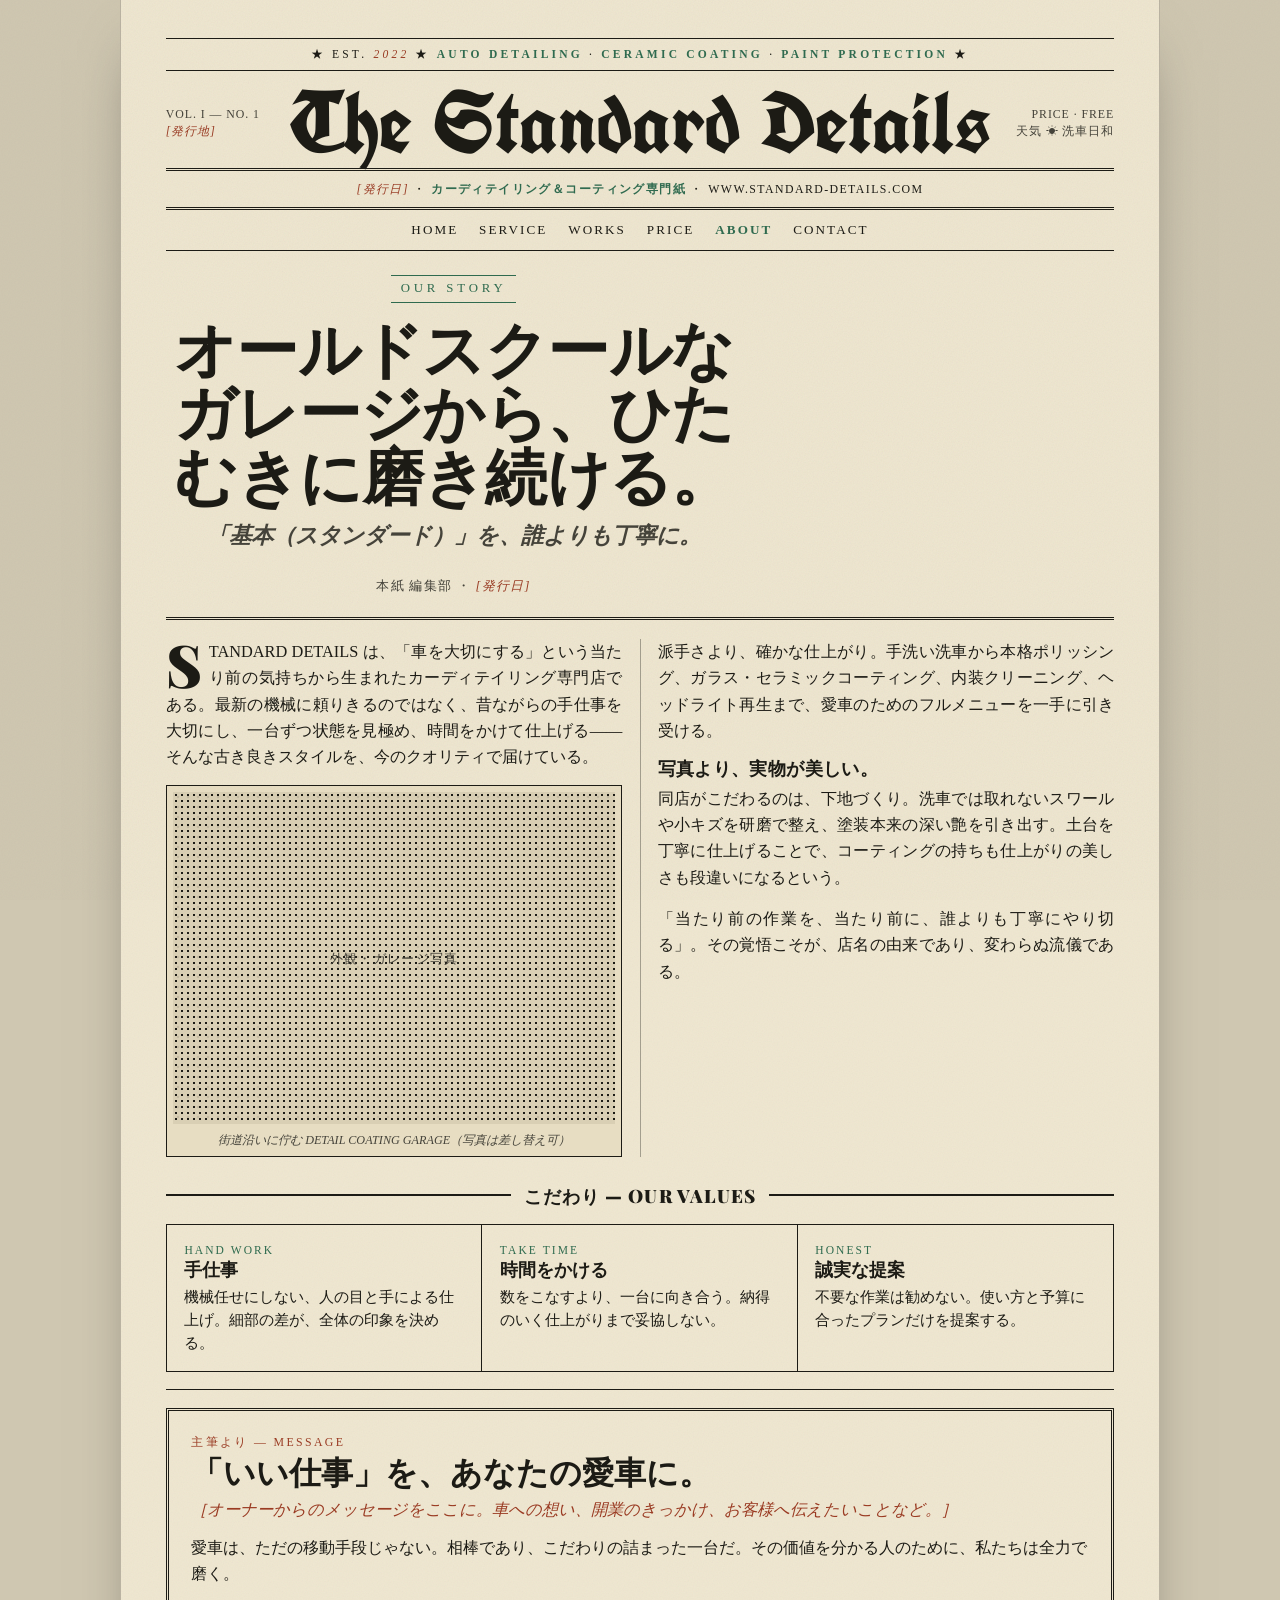
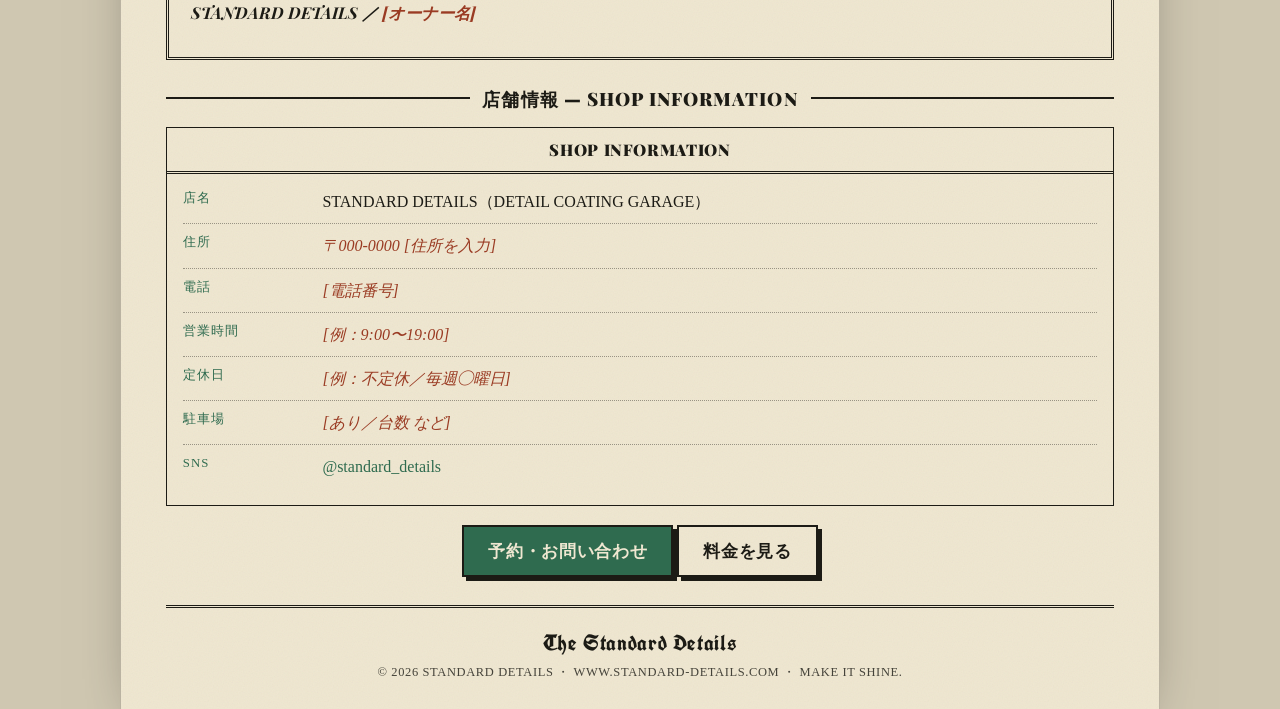
==== commit e058f300: "Add 70's newspaper style (concept on the About page) 下層ページ向けに「70'sの新聞（ニュースプリント）」テーマを追加。 まずコンセプトとしてAb" ====
--- a/about.html
+++ b/about.html
@@ -2,163 +2,101 @@
 <html lang="ja">
 <head>
 <meta charset="UTF-8">
-<script>document.documentElement.classList.add("js");</script>
 <meta name="viewport" content="width=device-width, initial-scale=1.0">
-<title>About｜STANDARD DETAILS</title>
+<title>About｜STANDARD DETAILS — 本紙</title>
 <meta name="description" content="STANDARD DETAILSについて。オールドスクールなガレージから、丁寧な手仕事で愛車を磨き上げるカーディテイリング専門店の想いとこだわり。">
 <link rel="preconnect" href="https://fonts.googleapis.com">
 <link rel="preconnect" href="https://fonts.gstatic.com" crossorigin>
-<link href="https://fonts.googleapis.com/css2?family=Alfa+Slab+One&family=Bebas+Neue&family=Bungee&family=UnifrakturCook:wght@700&family=Yellowtail&family=DM+Sans:opsz,wght@9..40,400;9..40,500;9..40,700&display=swap" rel="stylesheet">
+<link href="https://fonts.googleapis.com/css2?family=Playfair+Display:ital,wght@0,700;0,900;1,700&family=Old+Standard+TT:ital,wght@0,400;0,700;1,400&family=UnifrakturCook:wght@700&family=DM+Sans:wght@400;700&display=swap" rel="stylesheet">
 <link rel="stylesheet" href="assets/css/style.css">
+<link rel="stylesheet" href="assets/css/newsprint.css">
 </head>
-<body>
+<body class="newsprint">
 
-<header class="site-header">
-  <div class="wrap nav">
-    <a class="brand" href="index.html" aria-label="STANDARD DETAILS ホーム">
-      <span class="mark">SD</span>
-      <span class="name"><b>STANDARD</b><i>DETAILS</i></span>
-    </a>
-    <nav class="nav-links" aria-label="メインメニュー">
-      <a href="index.html">Home</a>
-      <a href="service.html">Service</a>
-      <a href="works.html">Works</a>
-      <a href="price.html">Price</a>
-      <a href="about.html">About</a>
-      <a href="contact.html">Contact</a>
-      <a class="btn btn--gold nav-cta" href="contact.html">予約する <span class="arw">→</span></a>
-    </nav>
-    <button class="nav-toggle" aria-label="メニューを開く" aria-expanded="false"><span></span></button>
+<article class="paper">
+
+  <div class="paper__strap">★ EST. <span class="news-ph">2022</span> ★ <b>AUTO DETAILING</b> · <b>CERAMIC COATING</b> · <b>PAINT PROTECTION</b> ★</div>
+
+  <header class="masthead">
+    <div class="masthead__meta">VOL. I — No. 1<br><span class="news-ph">[発行地]</span></div>
+    <h1 class="nameplate">The Standard Details</h1>
+    <div class="masthead__meta r">PRICE · FREE<br>天気 ☀ 洗車日和</div>
+  </header>
+
+  <div class="dateline"><span class="news-ph">[発行日]</span> ・ <b>カーディテイリング＆コーティング専門紙</b> ・ WWW.STANDARD-DETAILS.COM</div>
+
+  <nav class="paper-nav" aria-label="メインメニュー">
+    <a href="index.html">Home</a>
+    <a href="service.html">Service</a>
+    <a href="works.html">Works</a>
+    <a href="price.html">Price</a>
+    <a href="about.html" aria-current="page">About</a>
+    <a href="contact.html">Contact</a>
+  </nav>
+
+  <div class="lead">
+    <span class="kicker-news">Our Story</span>
+    <h2 class="headline">オールドスクールなガレージから、ひたむきに磨き続ける。</h2>
+    <p class="subhead">「基本（スタンダード）」を、誰よりも丁寧に。</p>
+    <div class="byline">本紙 編集部 ・ <span class="news-ph">[発行日]</span></div>
   </div>
-</header>
 
-<section class="page-hero">
-  <div class="wrap">
-    <div class="crumbs"><a href="index.html">HOME</a> / ABOUT</div>
-    <h1>ABOUT</h1>
-    <p class="jp">私たちについて</p>
+  <hr class="rule-double">
+
+  <div class="article">
+    <p>STANDARD DETAILS は、「車を大切にする」という当たり前の気持ちから生まれたカーディテイリング専門店である。最新の機械に頼りきるのではなく、昔ながらの手仕事を大切にし、一台ずつ状態を見極め、時間をかけて仕上げる——そんな古き良きスタイルを、今のクオリティで届けている。</p>
+    <figure class="cut">
+      <div class="halftone">外観・ガレージ写真</div>
+      <figcaption>街道沿いに佇む DETAIL COATING GARAGE（写真は差し替え可）</figcaption>
+    </figure>
+    <p>派手さより、確かな仕上がり。手洗い洗車から本格ポリッシング、ガラス・セラミックコーティング、内装クリーニング、ヘッドライト再生まで、愛車のためのフルメニューを一手に引き受ける。</p>
+    <h3>写真より、実物が美しい。</h3>
+    <p>同店がこだわるのは、下地づくり。洗車では取れないスワールや小キズを研磨で整え、塗装本来の深い艶を引き出す。土台を丁寧に仕上げることで、コーティングの持ちも仕上がりの美しさも段違いになるという。</p>
+    <p>「当たり前の作業を、当たり前に、誰よりも丁寧にやり切る」。その覚悟こそが、店名の由来であり、変わらぬ流儀である。</p>
   </div>
-</section>
-<div class="retro-stripes" aria-hidden="true"></div>
 
-<section class="section">
-  <div class="wrap split reveal">
-    <div class="split__body">
-      <span class="kicker">Our Story</span>
-      <h2 class="h-slab">オールドスクールな<br><span class="u-orange">ガレージ</span>から。</h2>
-      <p class="lead mt-m">STANDARD DETAILS は、「車を大切にする」という当たり前の気持ちから生まれたカーディテイリング専門店です。</p>
-      <p>最新の機械に頼りきるのではなく、昔ながらの手仕事を大切に。一台ずつ状態を見極め、時間をかけて仕上げる——そんな古き良きスタイルを、今のクオリティで。</p>
-      <p>派手さより、確かな仕上がり。私たちは「基本（＝STANDARD）」を誰よりも丁寧にやり切ることに、こだわり続けます。</p>
-    </div>
-    <div class="split__media">
-      <div class="frame">
-        <div class="photo-slot">
-          <div><div class="ico">📷</div>外観・ガレージの写真<small>お店の雰囲気が伝わる一枚を</small></div>
-        </div>
-      </div>
-    </div>
+  <div class="sec-hd"><span>こだわり — Our Values</span></div>
+  <div class="bulletins">
+    <div class="bulletin"><div class="en">Hand Work</div><h4>手仕事</h4><p>機械任せにしない、人の目と手による仕上げ。細部の差が、全体の印象を決める。</p></div>
+    <div class="bulletin"><div class="en">Take Time</div><h4>時間をかける</h4><p>数をこなすより、一台に向き合う。納得のいく仕上がりまで妥協しない。</p></div>
+    <div class="bulletin"><div class="en">Honest</div><h4>誠実な提案</h4><p>不要な作業は勧めない。使い方と予算に合ったプランだけを提案する。</p></div>
   </div>
-</section>
 
-<!-- VALUES -->
-<section class="section" style="background:var(--paper-2);border-block:3px solid var(--ink)">
-  <div class="wrap">
-    <div class="center reveal">
-      <span class="kicker center-line">Our Values</span>
-      <h2 class="h-poster">こだわり</h2>
-    </div>
-    <div class="grid grid-3 mt-l reveal">
-      <article class="card">
-        <div class="ico-chip">🤲</div>
-        <h3>Hand Work</h3>
-        <div class="jp">手仕事へのこだわり</div>
-        <p>機械任せにしない、人の目と手による仕上げ。細部の差が、全体の印象を決めます。</p>
-      </article>
-      <article class="card">
-        <div class="ico-chip">⏱️</div>
-        <h3>Take Time</h3>
-        <div class="jp">時間をかける</div>
-        <p>数をこなすより、一台に向き合う。納得のいく仕上がりまで妥協しません。</p>
-      </article>
-      <article class="card">
-        <div class="ico-chip">🤝</div>
-        <h3>Honest</h3>
-        <div class="jp">誠実な提案</div>
-        <p>不要な作業は勧めません。お客様の使い方とご予算に合ったプランだけをご提案します。</p>
-      </article>
-    </div>
+  <hr class="rule">
+
+  <div class="oped">
+    <div class="tag">主筆より — Message</div>
+    <h3>「いい仕事」を、あなたの愛車に。</h3>
+    <p class="news-ph">［オーナーからのメッセージをここに。車への想い、開業のきっかけ、お客様へ伝えたいことなど。］</p>
+    <p>愛車は、ただの移動手段じゃない。相棒であり、こだわりの詰まった一台だ。その価値を分かる人のために、私たちは全力で磨く。</p>
+    <p class="sign">STANDARD DETAILS ／ <span class="news-ph">[オーナー名]</span></p>
   </div>
-</section>
 
-<!-- OWNER -->
-<section class="section">
-  <div class="wrap split reverse reveal">
-    <div class="split__media">
-      <div class="frame">
-        <div class="photo-slot">
-          <div><div class="ico">📷</div>オーナー／スタッフ写真<small>顔が見えると安心感が増します</small></div>
-        </div>
-      </div>
-    </div>
-    <div class="split__body">
-      <span class="kicker">Message</span>
-      <h2 class="h-slab">「いい仕事」を、<br>あなたの愛車に。</h2>
-      <p class="lead mt-m"><span class="ph">［オーナーからのメッセージをここに。車への想い、開業のきっかけ、お客様へ伝えたいことなど。］</span></p>
-      <p>愛車は、ただの移動手段じゃない。相棒であり、こだわりの詰まった一台。その価値を分かる人のために、私たちは全力で磨きます。</p>
-      <p style="font-family:var(--f-display);color:var(--rust)">STANDARD DETAILS ／ <span class="ph">[オーナー名]</span></p>
-    </div>
+  <div class="sec-hd"><span>店舗情報 — Shop Information</span></div>
+  <div class="classified">
+    <div class="hd">Shop Information</div>
+    <dl>
+      <div class="row"><dt>店名</dt><dd>STANDARD DETAILS（DETAIL COATING GARAGE）</dd></div>
+      <div class="row"><dt>住所</dt><dd class="news-ph">〒000-0000 [住所を入力]</dd></div>
+      <div class="row"><dt>電話</dt><dd class="news-ph">[電話番号]</dd></div>
+      <div class="row"><dt>営業時間</dt><dd class="news-ph">[例：9:00〜19:00]</dd></div>
+      <div class="row"><dt>定休日</dt><dd class="news-ph">[例：不定休／毎週◯曜日]</dd></div>
+      <div class="row"><dt>駐車場</dt><dd class="news-ph">[あり／台数 など]</dd></div>
+      <div class="row"><dt>SNS</dt><dd><a href="https://www.instagram.com/standard_details/" target="_blank" rel="noopener" style="color:var(--news-green)">@standard_details</a></dd></div>
+    </dl>
   </div>
-</section>
 
-<!-- SHOP INFO -->
-<section class="section" style="background:var(--ink);color:var(--paper);border-block:3px solid var(--ink)">
-  <div class="wrap" style="max-width:820px">
-    <div class="center reveal">
-      <span class="kicker center-line" style="color:var(--gold-2)">Shop Information</span>
-      <h2 class="h-poster" style="color:var(--paper)">店舗情報</h2>
-    </div>
-    <dl class="info-list mt-l reveal" style="color:var(--paper)">
-      <div class="row"><dt>店名</dt><dd style="color:rgba(243,231,204,.85)">STANDARD DETAILS</dd></div>
-      <div class="row"><dt>住所</dt><dd style="color:rgba(243,231,204,.85)"><span class="ph">〒000-0000 [住所を入力]</span></dd></div>
-      <div class="row"><dt>電話</dt><dd style="color:rgba(243,231,204,.85)"><span class="ph">[電話番号]</span></dd></div>
-      <div class="row"><dt>営業時間</dt><dd style="color:rgba(243,231,204,.85)"><span class="ph">[例：9:00〜19:00]</span></dd></div>
-      <div class="row"><dt>定休日</dt><dd style="color:rgba(243,231,204,.85)"><span class="ph">[例：不定休／毎週◯曜日]</span></dd></div>
-      <div class="row"><dt>駐車場</dt><dd style="color:rgba(243,231,204,.85)"><span class="ph">[あり／台数 など]</span></dd></div>
-      <div class="row"><dt>SNS</dt><dd style="color:rgba(243,231,204,.85)"><a href="https://www.instagram.com/standard_details/" target="_blank" rel="noopener" style="color:var(--gold-2)">@standard_details</a></dd></div>
-    </dl>
-    <div class="center mt-l reveal">
-      <a class="btn btn--gold" href="contact.html">アクセス・ご予約 <span class="arw">→</span></a>
-    </div>
+  <div class="news-cta">
+    <a class="btn2" href="contact.html">予約・お問い合わせ</a>
+    <a class="btn2 ghost" href="price.html">料金を見る</a>
   </div>
-</section>
 
-<footer class="site-footer">
-  <div class="wrap grid-foot">
-    <div>
-      <a class="brand" href="index.html"><span class="mark">SD</span><span class="name"><b>STANDARD</b><i>DETAILS</i></span></a>
-      <p class="mt-m">オールドスクールな手仕事で愛車を磨き上げる、カーディテイリング＆コーティング専門店。</p>
-      <div class="social">
-        <a href="https://www.instagram.com/standard_details/" target="_blank" rel="noopener" aria-label="Instagram">IG</a>
-        <a href="#" aria-label="LINE">LINE</a>
-        <a href="tel:00000000000" aria-label="電話">TEL</a>
-      </div>
-    </div>
-    <div>
-      <div class="foot-h">Menu</div>
-      <div class="foot-links">
-        <a href="service.html">Service</a><a href="works.html">Works</a><a href="price.html">Price</a><a href="about.html">About</a><a href="contact.html">Contact</a>
-      </div>
-    </div>
-    <div>
-      <div class="foot-h">Shop Info</div>
-      <p>📍 <span class="ph">[住所を入力]</span><br>📞 <span class="ph">[電話番号]</span><br>🕒 <span class="ph">[営業時間]</span><br>休 <span class="ph">[定休日]</span></p>
-    </div>
+  <div class="colophon">
+    <div class="big">The Standard Details</div>
+    © <span data-year>2026</span> STANDARD DETAILS ・ WWW.STANDARD-DETAILS.COM ・ MAKE IT SHINE.
   </div>
-  <div class="wrap foot-bottom">
-    <span>© <span data-year>2026</span> STANDARD DETAILS. All rights reserved.</span>
-    <span>MAKE IT SHINE.</span>
-  </div>
-</footer>
+
+</article>
 
 <script src="assets/js/main.js"></script>
 </body>
--- a/assets/css/style.css
+++ b/assets/css/style.css
@@ -13,22 +13,23 @@
 
 /* ------------------------------ Tokens ----------------------------- */
 :root {
-  /* Palette — antique sign-painter / aged billboard (matches the hero art):
-     aged parchment, deep pine green, brick red, black ink, antique gold. */
-  --paper:      #ece0c0;   /* aged parchment base        */
-  --paper-2:    #e2d3ac;   /* deeper parchment           */
-  --cream:      #f4ebd5;   /* light parchment (cards)    */
-  --ink:        #1d1712;   /* black ink text             */
-  --ink-soft:   #4a3a29;   /* softened brown text        */
-  --orange:     #b0472a;   /* brick terracotta (primary) */
-  --orange-2:   #8f3820;   /* deeper brick               */
-  --rust:       #9f331b;   /* brick red                  */
-  --gold:       #c69130;   /* antique mustard gold       */
-  --gold-2:     #d9b152;   /* light antique gold         */
-  --teal:       #2f5d4f;   /* deep pine green            */
-  --teal-2:     #234a3f;   /* darkest pine               */
-  --line:       rgba(29,23,18,.16);
-  --line-strong:rgba(29,23,18,.34);
+  /* Palette — 70's old-school, GREEN + WHITE led. White/cream base, green
+     for the important bits and the STANDARD DETAILS branding, gold as a
+     small vintage accent. Ties to the green hand-painted hero art. */
+  --paper:      #f6f3ea;   /* warm off-white base        */
+  --paper-2:    #eae3d3;   /* light cream section        */
+  --cream:      #fffdf6;   /* near-white (cards)         */
+  --ink:        #1b2620;   /* deep green-black text      */
+  --ink-soft:   #4b574f;   /* muted green-gray text      */
+  --orange:     #2f7355;   /* GREEN (primary/important)  */
+  --orange-2:   #256045;   /* deeper green               */
+  --rust:       #2f7355;   /* green (was red accent)     */
+  --gold:       #bd9540;   /* muted vintage gold accent  */
+  --gold-2:     #d4b25f;   /* light vintage gold         */
+  --teal:       #2f7355;   /* green (secondary)          */
+  --teal-2:     #234f3d;   /* deep forest green          */
+  --line:       rgba(27,38,32,.16);
+  --line-strong:rgba(27,38,32,.32);
 
   /* Type */
   --f-display: "Alfa Slab One", Georgia, serif;
@@ -197,10 +198,10 @@
   font-family: var(--f-poster); font-size: 1.7rem;
   letter-spacing: .06em; line-height: .9;
 }
-.brand .name b { display: block; font-weight: 400; }
+.brand .name b { display: block; font-weight: 400; color: var(--teal-2); }
 .brand .name i {
   display: block; font-style: normal; font-size: .58em;
-  letter-spacing: .34em; color: var(--rust);
+  letter-spacing: .34em; color: var(--orange);
 }
 .nav-links { display: flex; align-items: center; gap: 1.6rem; }
 .nav-links a {
@@ -471,7 +472,8 @@
   font-family: var(--f-black); font-weight: 700;
   font-size: clamp(3.2rem,10vw,6.4rem); line-height: .96;
   text-transform: uppercase; letter-spacing: .01em;
-  text-shadow: 2px 2px 0 rgba(29,23,18,.12);
+  color: var(--teal-2);
+  text-shadow: 2px 2px 0 rgba(27,38,32,.12);
 }
 .page-hero .jp { font-family: var(--f-script); color: var(--teal); font-size: clamp(1.3rem,3vw,2rem); margin-top:.2rem; }
 .crumbs { font-family: var(--f-poster); letter-spacing:.14em; font-size:1rem; color: var(--ink-soft); margin-bottom:1rem; }
@@ -560,7 +562,8 @@
   display: grid; grid-template-columns: 1.4fr 1fr 1fr; gap: 2rem;
   padding: clamp(3rem,6vw,4.5rem) 0 2rem;
 }
-.site-footer .brand .name { color: var(--paper); }
+.site-footer .brand .name b { color: var(--paper); }
+.site-footer .brand .name i { color: var(--gold-2); }
 .site-footer p { color: rgba(243,231,204,.72); }
 .foot-h { font-family: var(--f-poster); letter-spacing:.14em; font-size:1.15rem; color: var(--gold-2); text-transform: uppercase; margin-bottom:1rem; }
 .foot-links a { display:block; padding:.28rem 0; color: rgba(243,231,204,.8); }
@@ -758,6 +761,19 @@
   position: absolute; inset: 0; width: 100%; height: 100%;
   object-fit: cover; object-position: center; display: block; z-index: 2;
 }
+/* Clickable hotspot map over the hero image. The wrapper is locked to the
+   image's aspect ratio so percentage-positioned links always sit exactly on
+   the buttons painted into the artwork, at any screen size. */
+.scene-hero .hero-map { position: relative; width: 100%; aspect-ratio: 2000 / 1125; }
+.scene-hero .hero-map > svg { position: absolute; inset: 0; width: 100%; height: 100%; max-height: none; z-index: 1; }
+.scene-hero .hot {
+  position: absolute; z-index: 3; display: block;
+  background: transparent; cursor: pointer;
+  -webkit-tap-highlight-color: transparent; /* no blue/gold flash on mobile tap */
+}
+/* keyboard-only focus ring for accessibility (never shows on mouse/touch) */
+.scene-hero .hot:focus-visible { outline: 3px solid var(--gold-2); outline-offset: 2px; }
+.scene-hero.hotspot-debug .hot { background: rgba(214,60,40,.38); box-shadow: 0 0 0 2px #fff inset; }
 .scene-hero svg { width: 100%; height: auto; max-height: 90vh; display: block; margin-inline: auto; }
 .scene-hero .nav-txt {
   font-family: var(--f-poster); fill: #3a2a1c; letter-spacing: 2px;
--- a/assets/css/newsprint.css
+++ b/assets/css/newsprint.css
@@ -0,0 +1,207 @@
+/* =====================================================================
+   STANDARD DETAILS — "70's NEWSPAPER" theme for sub-pages.
+   Newsprint sheet, blackletter nameplate, serif columns, rules, drop caps,
+   halftone photo cuts. Black ink on warm newsprint, green as a spot color.
+   Scoped under body.newsprint so it never touches the illustrated home.
+   Load AFTER style.css.
+   ===================================================================== */
+:root {
+  --news-ink:    #1c1b15;
+  --news-soft:   #45433a;
+  --news-paper:  #efe7d1;
+  --news-paper2: #e7ddc2;
+  --news-green:  #2f6b4f;
+  --news-red:    #9a3b23;
+}
+
+body.newsprint {
+  background: #cfc7b1;                 /* desk behind the sheet */
+  color: var(--news-ink);
+  font-family: "Old Standard TT", Georgia, "Times New Roman", serif;
+}
+body.newsprint .site-header,
+body.newsprint .marquee,
+body.newsprint .retro-stripes { display: none; }   /* replaced by masthead */
+
+/* ---- the newsprint sheet ---- */
+.paper {
+  max-width: 1040px; margin: 0 auto; position: relative;
+  background: var(--news-paper);
+  padding: clamp(1.2rem, 3vw, 2.4rem) clamp(1.1rem, 3.5vw, 3rem) 0;
+  box-shadow: 0 30px 60px -30px rgba(0,0,0,.6);
+  border-inline: 1px solid rgba(28,27,21,.25);
+}
+.paper::before { /* aged newsprint grain */
+  content: ""; position: absolute; inset: 0; pointer-events: none; z-index: 0;
+  opacity: .06; mix-blend-mode: multiply;
+  background-image: url("data:image/svg+xml,%3Csvg xmlns='http://www.w3.org/2000/svg' width='120' height='120'%3E%3Cfilter id='n'%3E%3CfeTurbulence type='fractalNoise' baseFrequency='0.8' numOctaves='2'/%3E%3C/filter%3E%3Crect width='100%25' height='100%25' filter='url(%23n)'/%3E%3C/svg%3E");
+}
+.paper > * { position: relative; z-index: 1; }
+
+/* ---- top strap ---- */
+.paper__strap {
+  text-align: center; font-family: "Old Standard TT", serif;
+  text-transform: uppercase; letter-spacing: .28em; font-size: .72rem;
+  padding: .35rem 0; border-block: 1px solid var(--news-ink);
+}
+.paper__strap b { color: var(--news-green); }
+
+/* ---- masthead / nameplate ---- */
+.masthead {
+  display: grid; grid-template-columns: 1fr auto 1fr; align-items: center;
+  gap: 1rem; padding: .8rem 0 .4rem;
+}
+.masthead__meta {
+  font-size: .74rem; line-height: 1.4; text-transform: uppercase; letter-spacing: .08em;
+  color: var(--news-soft);
+}
+.masthead__meta.r { text-align: right; }
+.nameplate {
+  font-family: "UnifrakturCook", "Times New Roman", serif; font-weight: 700;
+  font-size: clamp(2.6rem, 8vw, 5.4rem); line-height: .9; text-align: center;
+  color: var(--news-ink); white-space: nowrap;
+}
+.dateline {
+  text-align: center; text-transform: uppercase; letter-spacing: .12em;
+  font-size: .74rem; padding: .5rem 0; border-block: 3px double var(--news-ink);
+}
+.dateline b { color: var(--news-green); }
+
+/* ---- section nav (masthead bar) ---- */
+.paper-nav {
+  display: flex; flex-wrap: wrap; justify-content: center; gap: .2rem 1.1rem;
+  padding: .55rem 0; border-bottom: 1px solid var(--news-ink); margin-bottom: 1.2rem;
+  font-family: "Old Standard TT", serif; text-transform: uppercase; letter-spacing: .16em;
+  font-size: .82rem;
+}
+.paper-nav a { color: var(--news-ink); position: relative; padding: 0 .1rem; }
+.paper-nav a[aria-current="page"] { color: var(--news-green); font-weight: 700; }
+.paper-nav a:hover { color: var(--news-green); }
+
+/* ---- lead headline ---- */
+.lead { text-align: center; margin: .4rem 0 1rem; }
+.kicker-news {
+  display: inline-block; font-family: "Old Standard TT", serif; text-transform: uppercase;
+  letter-spacing: .3em; font-size: .8rem; color: var(--news-green);
+  border-block: 1px solid var(--news-green); padding: .15rem .6rem; margin-bottom: .7rem;
+}
+.headline {
+  font-family: "Playfair Display", Georgia, serif; font-weight: 900;
+  font-size: clamp(2.1rem, 5.5vw, 3.9rem); line-height: 1.02; letter-spacing: -.01em;
+  color: var(--news-ink); margin: 0 auto; max-width: 22ch;
+}
+.subhead {
+  font-family: "Playfair Display", serif; font-style: italic; font-weight: 700;
+  font-size: clamp(1.05rem, 2.2vw, 1.4rem); color: var(--news-soft);
+  margin-top: .6rem;
+}
+.byline {
+  font-size: .8rem; text-transform: uppercase; letter-spacing: .1em; color: var(--news-soft);
+  margin-top: .7rem;
+}
+
+/* ---- rules ---- */
+.rule { border: 0; border-top: 1px solid var(--news-ink); margin: 1.1rem 0; }
+.rule-double { border: 0; border-top: 3px double var(--news-ink); margin: 1.2rem 0; }
+.rule-thick { border: 0; border-top: 4px solid var(--news-ink); margin: 1.2rem 0; }
+
+/* ---- article columns ---- */
+.article {
+  columns: 2; column-gap: 2.2rem; column-rule: 1px solid rgba(28,27,21,.35);
+  font-size: 1.02rem; line-height: 1.62; text-align: justify; hyphens: auto;
+}
+.article p { margin: 0 0 .9rem; }
+.article > :first-child::first-letter {
+  float: left; font-family: "Playfair Display", serif; font-weight: 900;
+  font-size: 3.6em; line-height: .74; padding: .05em .12em 0 0; color: var(--news-ink);
+}
+.article h3 {
+  font-family: "Playfair Display", serif; font-weight: 900; font-size: 1.15rem;
+  text-transform: uppercase; letter-spacing: .02em; margin: .3rem 0 .5rem;
+  break-after: avoid;
+}
+/* photo cut inside columns */
+.cut { break-inside: avoid; margin: 0 0 1rem; border: 1px solid var(--news-ink); padding: 6px; background: var(--news-paper2); }
+.cut .halftone {
+  aspect-ratio: 4/3; display: grid; place-items: center; text-align: center;
+  color: var(--news-soft); font-family: "Old Standard TT", serif; letter-spacing: .1em;
+  text-transform: uppercase; font-size: .82rem;
+  background-image: radial-gradient(var(--news-ink) 22%, transparent 23%);
+  background-size: 6px 6px; background-color: #d9cfb4;
+}
+.cut figcaption { font-size: .76rem; font-style: italic; text-align: center; padding: .4rem .2rem 0; color: var(--news-soft); }
+.cut.wide { column-span: all; }
+.cut.wide .halftone { aspect-ratio: 21/6; }
+
+/* ---- boxed briefs (values / bulletins) ---- */
+.bulletins { display: grid; grid-template-columns: repeat(3,1fr); gap: 0; border: 1px solid var(--news-ink); }
+.bulletin { padding: 1rem 1.1rem; border-right: 1px solid var(--news-ink); }
+.bulletin:last-child { border-right: 0; }
+.bulletin h4 {
+  font-family: "Playfair Display", serif; font-weight: 900; font-size: 1.1rem;
+  text-transform: uppercase; margin: 0 0 .1rem;
+}
+.bulletin .en { font-size: .72rem; letter-spacing: .18em; text-transform: uppercase; color: var(--news-green); }
+.bulletin p { margin: .5rem 0 0; font-size: .92rem; line-height: 1.55; }
+
+/* ---- op-ed / owner box ---- */
+.oped { border: 3px double var(--news-ink); padding: 1.3rem 1.4rem; }
+.oped .tag { font-family: "Old Standard TT",serif; text-transform: uppercase; letter-spacing: .2em; font-size: .74rem; color: var(--news-red); }
+.oped h3 { font-family: "Playfair Display", serif; font-weight: 900; font-size: clamp(1.4rem,3vw,2rem); margin: .2rem 0 .6rem; }
+.oped p { font-size: 1.02rem; line-height: 1.62; margin: 0 0 .7rem; }
+.oped .sign { font-family: "Playfair Display", serif; font-style: italic; font-weight: 700; }
+
+/* ---- info box (classified-style) ---- */
+.classified { border: 1px solid var(--news-ink); }
+.classified .hd {
+  text-align: center; font-family: "Playfair Display", serif; font-weight: 900;
+  text-transform: uppercase; letter-spacing: .04em; padding: .5rem; border-bottom: 3px double var(--news-ink);
+}
+.classified dl { margin: 0; padding: .4rem 1rem 1rem; }
+.classified .row { display: grid; grid-template-columns: 130px 1fr; gap: .6rem; padding: .5rem 0; border-bottom: 1px dotted rgba(28,27,21,.4); }
+.classified .row:last-child { border-bottom: 0; }
+.classified dt { text-transform: uppercase; letter-spacing: .08em; font-size: .8rem; color: var(--news-green); }
+.classified dd { margin: 0; }
+
+/* ---- section header (mini masthead for a block) ---- */
+.sec-hd { display: flex; align-items: center; gap: .8rem; margin: 1.4rem 0 .8rem; }
+.sec-hd::before, .sec-hd::after { content: ""; height: 2px; background: var(--news-ink); flex: 1; }
+.sec-hd span {
+  font-family: "Playfair Display", serif; font-weight: 900; text-transform: uppercase;
+  letter-spacing: .06em; font-size: 1.15rem; white-space: nowrap;
+}
+
+/* ---- CTA line ---- */
+.news-cta { text-align: center; padding: 1.2rem 0 .4rem; }
+.news-cta .btn2 {
+  display: inline-block; font-family: "Playfair Display", serif; font-weight: 900;
+  text-transform: uppercase; letter-spacing: .04em; font-size: 1.05rem;
+  color: var(--news-paper); background: var(--news-green);
+  border: 2px solid var(--news-ink); padding: .6rem 1.5rem;
+  box-shadow: 4px 4px 0 var(--news-ink);
+}
+.news-cta .btn2.ghost { background: transparent; color: var(--news-ink); }
+.news-cta .btn2:hover { transform: translate(-1px,-1px); box-shadow: 5px 5px 0 var(--news-ink); }
+
+/* ---- colophon (footer) ---- */
+.colophon {
+  margin-top: 1.4rem; border-top: 3px double var(--news-ink);
+  text-align: center; font-size: .78rem; color: var(--news-soft);
+  padding: 1rem 0 1.6rem; letter-spacing: .05em;
+}
+.colophon .big { font-family: "UnifrakturCook", serif; font-size: 1.4rem; color: var(--news-ink); }
+.colophon a { color: var(--news-green); }
+
+.news-ph { color: var(--news-red); font-style: italic; }
+
+/* ---- responsive ---- */
+@media (max-width: 720px) {
+  .article { columns: 1; }
+  .bulletins { grid-template-columns: 1fr; }
+  .bulletin { border-right: 0; border-bottom: 1px solid var(--news-ink); }
+  .bulletin:last-child { border-bottom: 0; }
+  .masthead { grid-template-columns: 1fr; text-align: center; }
+  .masthead__meta, .masthead__meta.r { text-align: center; }
+  .nameplate { white-space: normal; }
+  .classified .row { grid-template-columns: 1fr; gap: .1rem; }
+}
